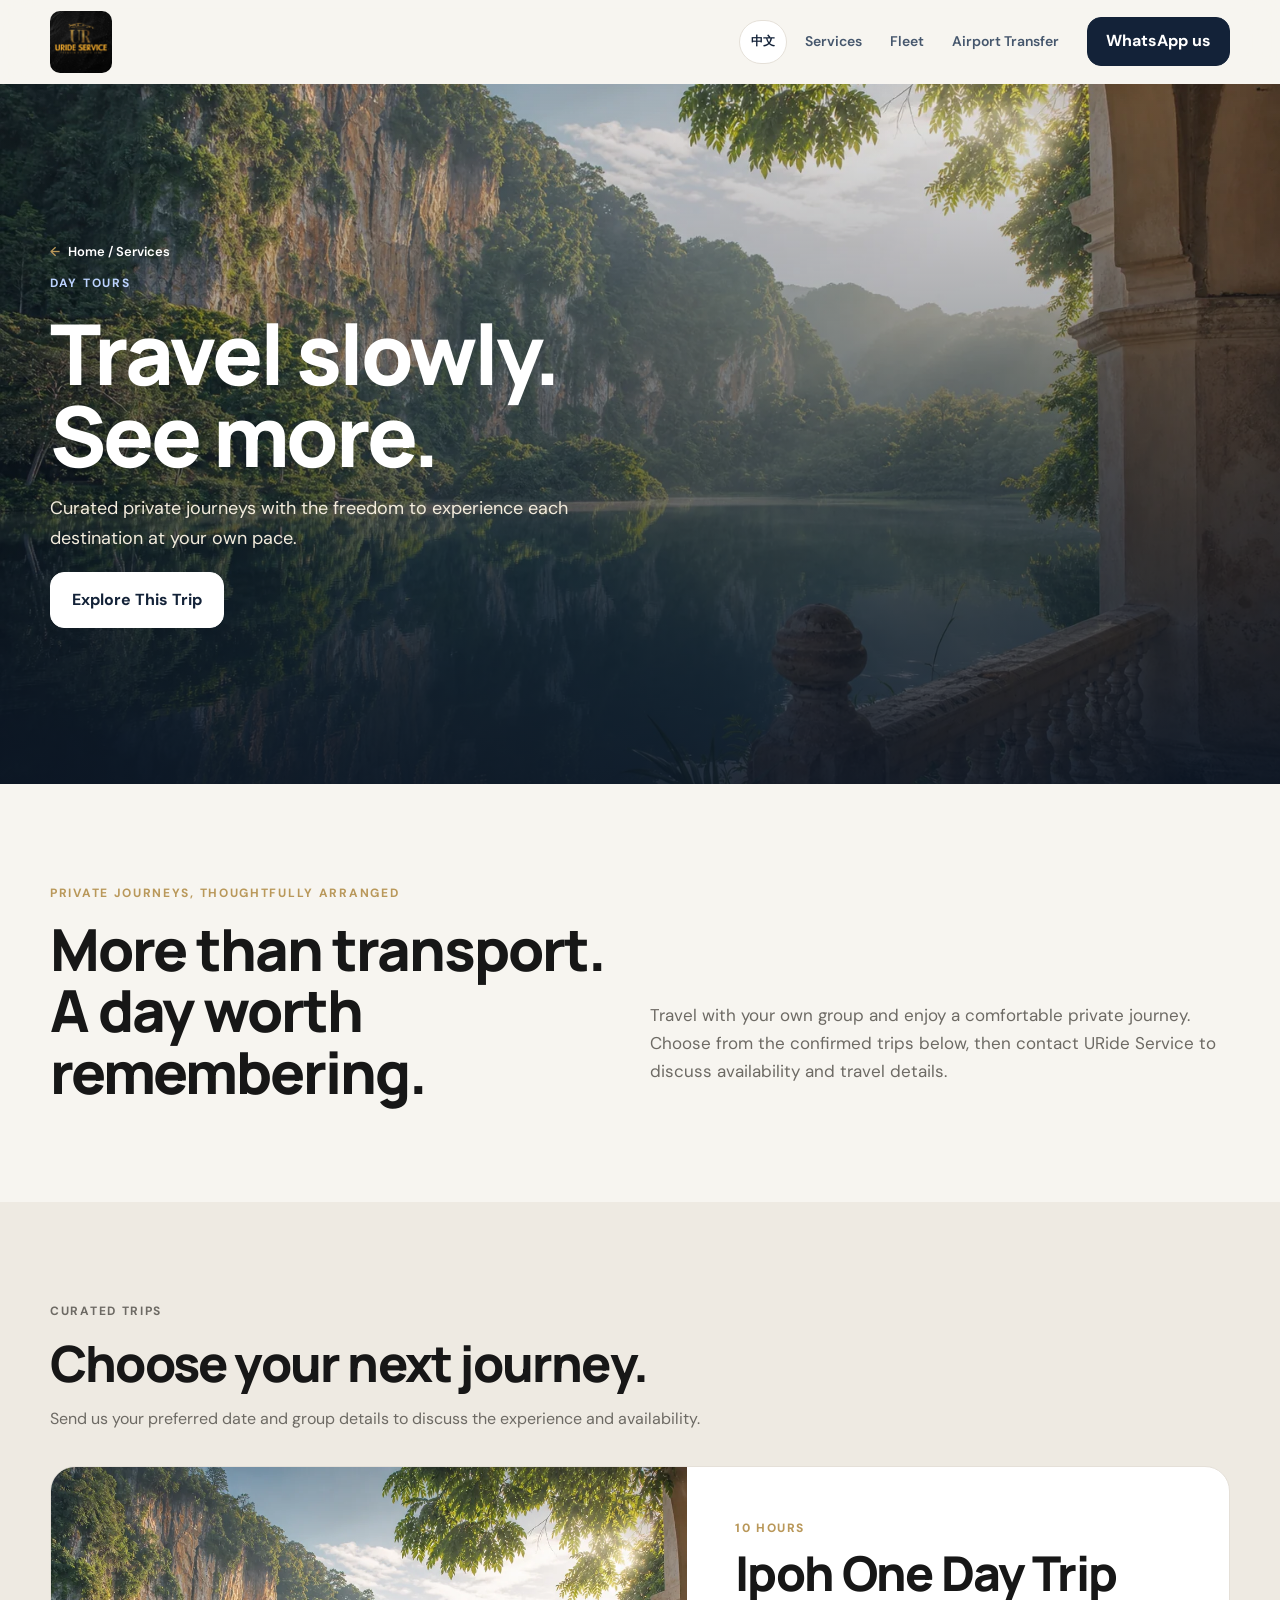
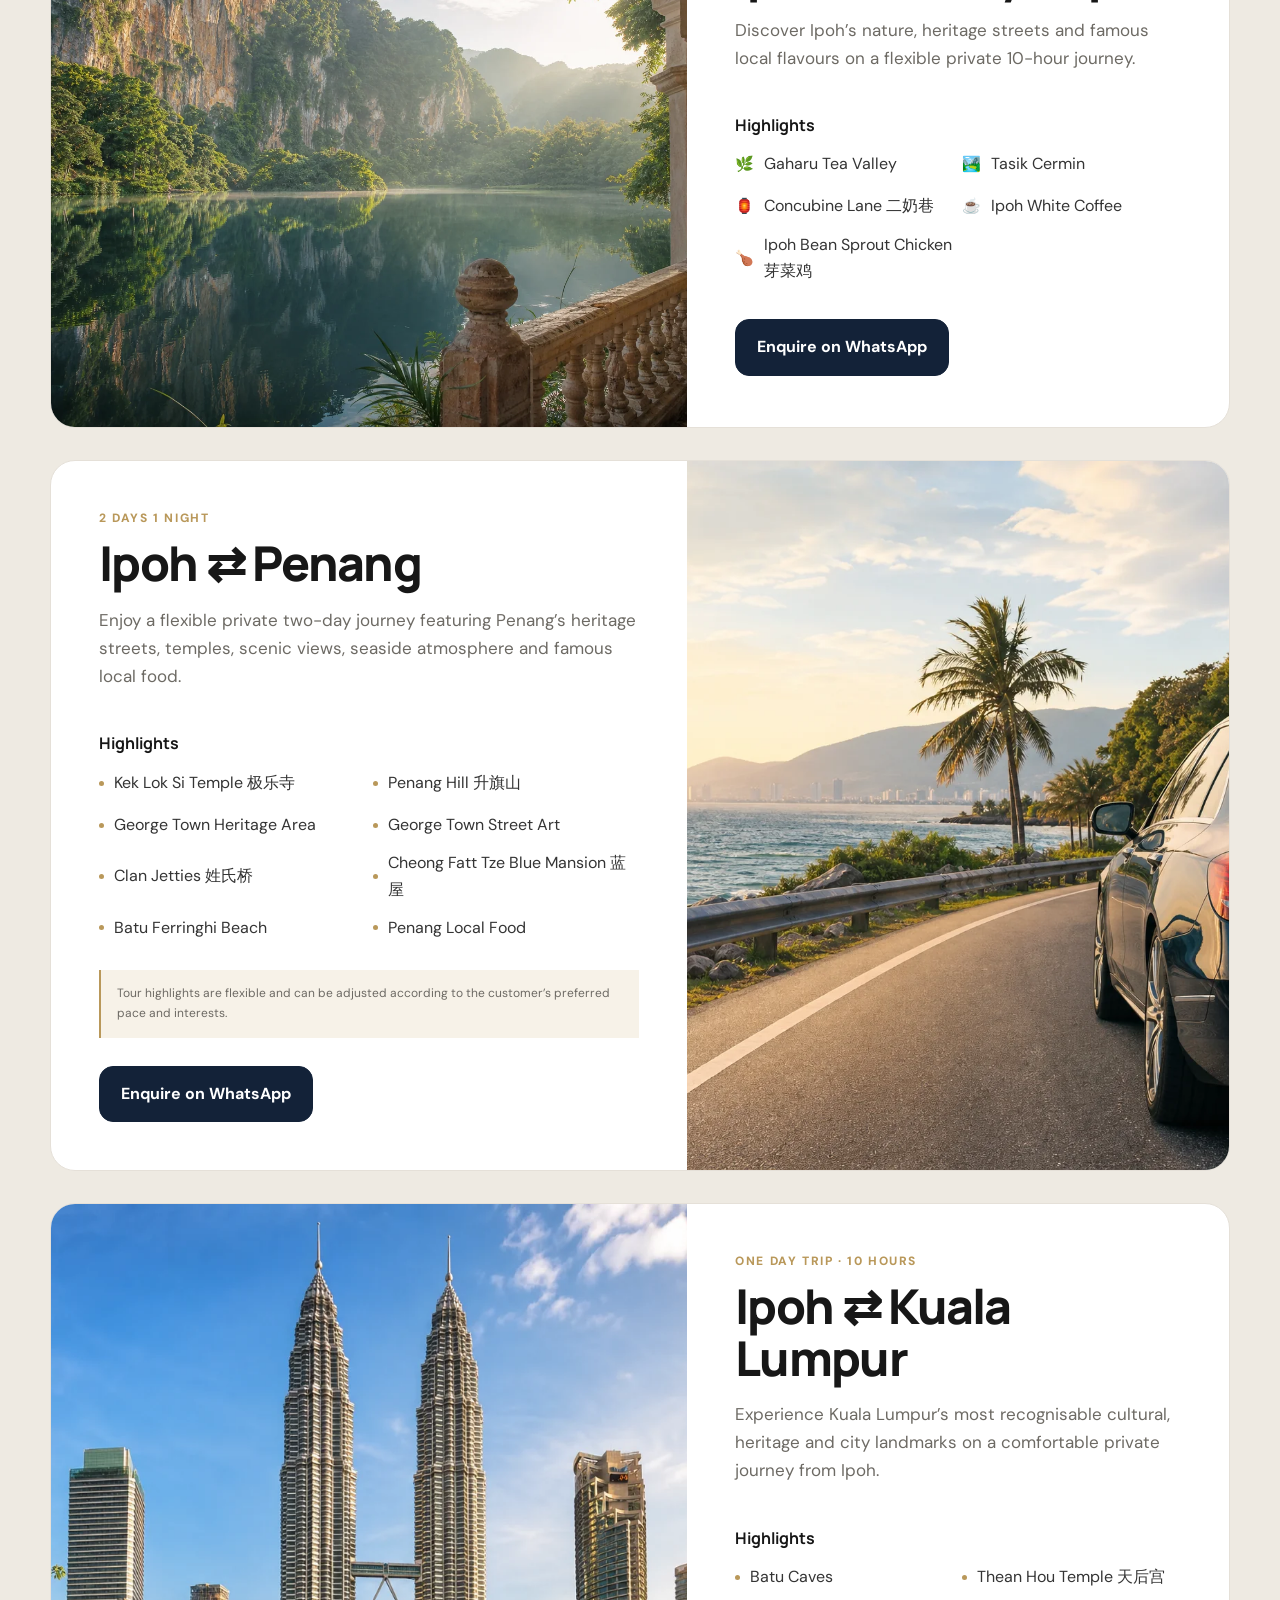
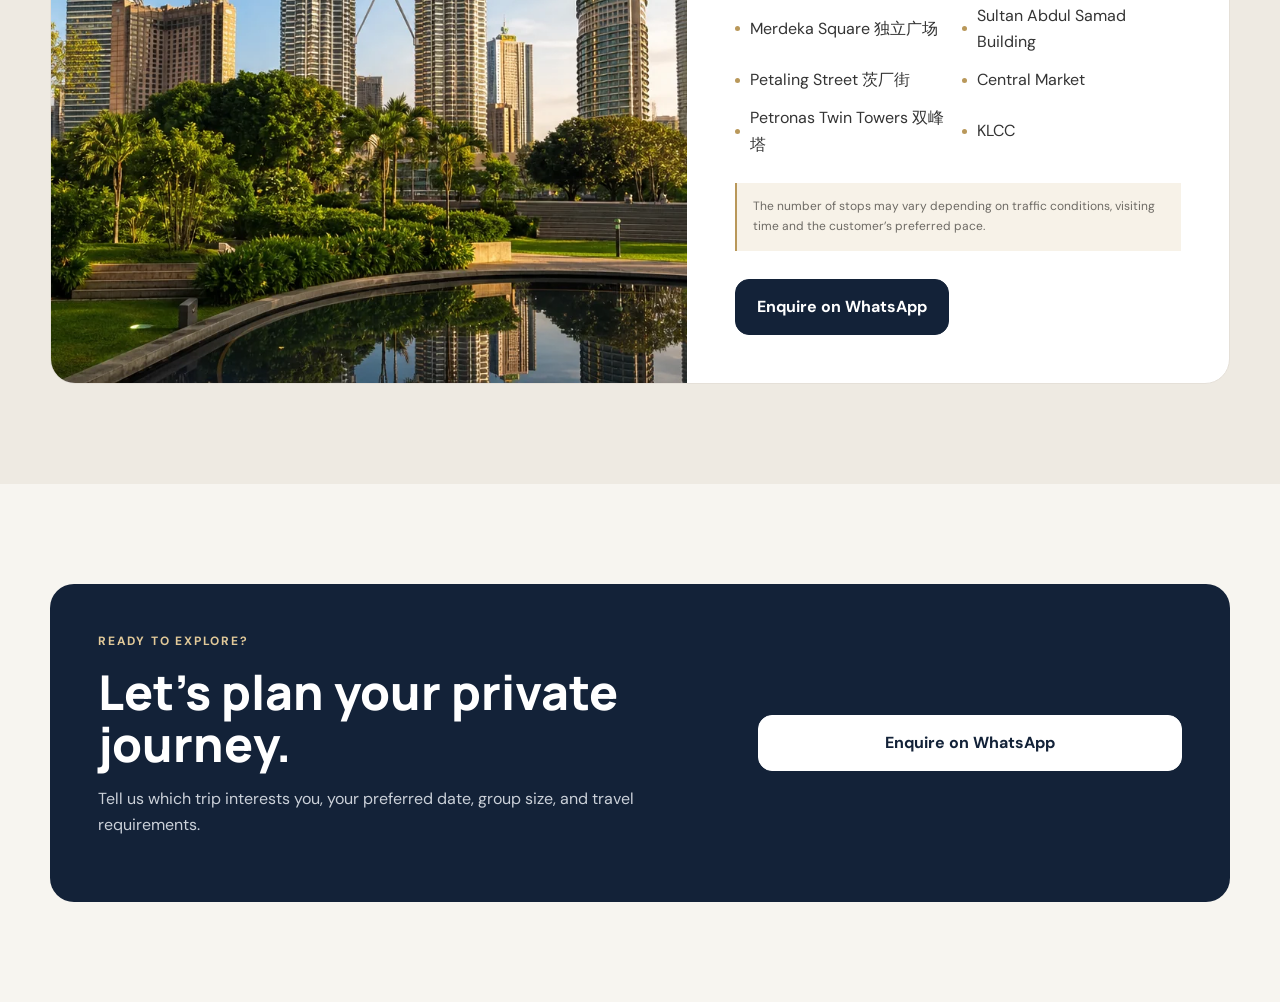
==== services/day-tours/index.html @ 6e778dde "Initial commit via Netlify [skip ci]" ====
<!doctype html>
<html lang="en">
<head>
  <meta charset="utf-8">
  <meta name="viewport" content="width=device-width,initial-scale=1">
  <meta name="theme-color" content="#F7F5F0">
  <meta name="description" content="Curated private Day Tours from Ipoh with URide Service.">
  <title>Day Tours | URide Service</title>
  <link rel="preconnect" href="https://fonts.googleapis.com">
  <link rel="preconnect" href="https://fonts.gstatic.com" crossorigin>
  <link href="https://fonts.googleapis.com/css2?family=DM+Sans:wght@400;500;600;700&family=Manrope:wght@600;700;800&display=swap" rel="stylesheet">
  <link rel="stylesheet" href="../../styles.css">
  <script defer src="../../data.js"></script><script defer src="../../i18n.js"></script><script defer src="../../script.js"></script>
</head>
<body class="service-page day-tours-page">
  <a class="skip-link" href="#main">Skip to content</a>
  <header class="site-header" data-header><div class="container nav-wrap"><a class="brand" href="../../" aria-label="URide Service home"><img src="../../public/images/uride-logo.png" alt="URide Service" width="500" height="500"></a><button class="menu-button" type="button" aria-label="Open menu" aria-expanded="false" aria-controls="site-menu" data-menu-button><svg viewBox="0 0 24 24"><path d="M4 7h16M4 12h16M4 17h16"/></svg></button><nav class="site-nav" id="site-menu" data-menu><a href="../../#services">Services</a><a href="../../#fleet">Fleet</a><a href="../airport-transfer/">Airport Transfer</a><a class="button button-small" href="https://wa.me/601163911017?text=Hi%20URide%20Service%2C%20I%20would%20like%20to%20enquire%20about%20a%20private%20tour." target="_blank" rel="noopener">WhatsApp us</a></nav></div></header>
  <main id="main">
    <section class="tour-page-hero"><img src="../../public/images/review-ipoh-day-tour-placeholder.webp" alt="Limestone cliffs reflected in a tranquil Ipoh lake" width="1536" height="1024"><div class="tour-page-hero-shade"></div><div class="container tour-page-hero-copy"><a class="breadcrumb breadcrumb-light" href="../../"><span>←</span> Home / Services</a><p class="eyebrow light">Day Tours</p><h1>Travel slowly.<br>See more.</h1><p>Curated private journeys with the freedom to experience each destination at your own pace.</p><a class="button button-light" href="#tour-packages">Explore This Trip</a></div></section>
    <section class="detail-section tour-intro"><div class="container"><p class="eyebrow">Private journeys, thoughtfully arranged</p><div class="tour-intro-grid"><h2>More than transport.<br>A day worth remembering.</h2><p>Travel with your own group and enjoy a comfortable private journey. Choose from the confirmed trips below, then contact URide Service to discuss availability and travel details.</p></div></div></section>
    <section class="detail-section alt" id="tour-packages"><div class="container"><div class="detail-heading"><p class="eyebrow">Curated trips</p><h2>Choose your next journey.</h2><p>Send us your preferred date and group details to discuss the experience and availability.</p></div><div class="tour-stories" data-tour-packages></div></div></section>
    <section class="detail-section service-footer-space"><div class="container"><div class="page-cta"><div><p class="eyebrow light">Ready to explore?</p><h2>Let’s plan your private journey.</h2><p>Tell us which trip interests you, your preferred date, group size, and travel requirements.</p></div><a class="button button-light" href="https://wa.me/601163911017?text=Hi%20URide%20Service%2C%20I%20would%20like%20to%20enquire%20about%20a%20private%20tour." target="_blank" rel="noopener">Enquire on WhatsApp</a></div></div></section>
  </main>
  <div class="mobile-cta"><a href="https://wa.me/601163911017?text=Hi%20URide%20Service%2C%20I%20would%20like%20to%20enquire%20about%20a%20private%20tour." target="_blank" rel="noopener"><span>Day Tours</span><b>WhatsApp enquiry →</b></a></div>
</body>
</html>
---- styles.css ----
:root{--navy:#10233f;--blue:#2563eb;--blue-dark:#1749b5;--amber:#d97706;--ink:#12213a;--muted:#5f6f85;--surface:#f6f8fc;--line:#dfe6f0;--white:#fff;--shadow:0 18px 50px rgba(21,48,82,.11);--radius:24px;--container:1180px}*{box-sizing:border-box}html{scroll-behavior:smooth;scroll-padding-top:90px}body{margin:0;color:var(--ink);font-family:"DM Sans",sans-serif;font-size:16px;line-height:1.65;background:#fff}body.menu-open{overflow:hidden}a{color:inherit;text-decoration:none}button,a{touch-action:manipulation}svg{display:block;fill:none;stroke:currentColor;stroke-width:1.8;stroke-linecap:round;stroke-linejoin:round}.container{width:min(calc(100% - 40px),var(--container));margin:auto}.skip-link{position:fixed;z-index:200;top:12px;left:12px;padding:10px 16px;background:var(--navy);color:#fff;transform:translateY(-160%)}.skip-link:focus{transform:none}.site-header{height:76px;position:sticky;top:0;z-index:100;background:rgba(255,255,255,.92);border-bottom:1px solid transparent;backdrop-filter:blur(18px);transition:.2s}.site-header.scrolled{border-color:var(--line);box-shadow:0 8px 25px rgba(20,42,70,.06)}.nav-wrap{height:100%;display:flex;align-items:center;justify-content:space-between}.brand{display:inline-flex;align-items:center;gap:10px;font-family:Manrope,sans-serif;font-weight:800;font-size:21px;letter-spacing:-.6px}.brand small{font:600 10px/1 "DM Sans",sans-serif;letter-spacing:2.5px;text-transform:uppercase;display:block;color:var(--blue)}.brand-mark{width:39px;height:39px;border-radius:13px;background:var(--blue);color:#fff;display:grid;place-items:center}.brand-mark svg{width:25px}.menu-button{width:48px;height:48px;border:0;border-radius:13px;background:var(--surface);color:var(--navy);display:grid;place-items:center}.menu-button svg{width:25px}.site-nav{position:fixed;inset:76px 0 auto 0;padding:20px;background:#fff;box-shadow:0 18px 30px rgba(20,42,70,.12);display:none;flex-direction:column;gap:2px}.site-nav.open{display:flex}.site-nav>a:not(.button){padding:13px 6px;font-weight:600}.button{min-height:52px;padding:14px 21px;border:0;border-radius:14px;background:var(--blue);color:#fff;font-weight:700;display:inline-flex;align-items:center;justify-content:center;gap:9px;box-shadow:0 10px 25px rgba(37,99,235,.2);transition:background .2s,transform .2s,box-shadow .2s}.button:hover{background:var(--blue-dark);box-shadow:0 14px 30px rgba(37,99,235,.27)}.button:active{transform:scale(.98)}.button svg{width:19px}.button-small{min-height:44px;padding:10px 18px}.hero{position:relative;overflow:hidden;padding:56px 0 46px;background:linear-gradient(145deg,#fff 20%,#f2f6fd 100%)}.hero:before{content:"";position:absolute;width:420px;height:420px;border-radius:50%;background:#dbeafe;filter:blur(60px);opacity:.65;right:-180px;top:-190px}.hero-grid{position:relative;display:grid;gap:58px}.eyebrow{margin:0 0 14px;color:var(--blue);font-size:12px;font-weight:700;letter-spacing:1.7px;text-transform:uppercase}.eyebrow>span{display:inline-block;width:22px;height:2px;vertical-align:middle;background:var(--amber);margin-right:8px}.hero h1,.section h2,.contact-section h2{font-family:Manrope,sans-serif;letter-spacing:-2.3px;line-height:1.08;margin:0}.hero h1{font-size:clamp(43px,12vw,68px);max-width:650px}.hero h1 em{font-style:normal;color:var(--blue)}.hero-lead{font-size:18px;line-height:1.62;color:var(--muted);margin:23px 0 29px;max-width:590px}.hero-actions{display:flex;flex-direction:column;gap:14px;align-items:stretch}.text-link{min-height:48px;display:flex;align-items:center;justify-content:center;gap:8px;font-weight:700}.hero-notes{list-style:none;padding:0;margin:25px 0 0;display:flex;flex-direction:column;gap:10px;color:#40516a;font-size:14px}.hero-notes li{display:flex;align-items:center;gap:8px}.hero-notes svg{width:20px;color:var(--blue);stroke-width:2.5}.hero-visual{position:relative;min-height:370px;padding-top:24px}.route-card{position:relative;z-index:2;background:rgba(255,255,255,.96);padding:20px;border:1px solid var(--line);border-radius:20px;box-shadow:var(--shadow)}.route-top,.route-meta{display:flex;align-items:center;justify-content:space-between}.route-top{font-size:9px;font-weight:800;letter-spacing:1.1px;color:#718096}.live-dot{color:#18794e;letter-spacing:0}.live-dot:before{content:"";display:inline-block;width:7px;height:7px;margin-right:6px;background:#22c55e;border-radius:50%}.route-line{display:grid;grid-template-columns:auto 1fr auto;align-items:center;gap:12px;margin:19px 0}.route-line b{display:block;font:800 23px Manrope}.route-line small{display:block;color:var(--muted);font-size:10px}.align-right{text-align:right}.route-track{display:flex;align-items:center}.route-track i{height:1px;background:#b9c7d8;flex:1}.route-track svg{width:24px;color:var(--blue);margin:0 5px}.route-meta{border-top:1px solid var(--line);padding-top:14px;color:var(--muted);font-size:10px}.route-meta b{color:var(--ink)}.hero-car{position:absolute;z-index:1;width:115%;max-width:none;right:-7%;top:145px;filter:drop-shadow(0 30px 24px rgba(16,35,63,.14))}.floating-chip{position:absolute;z-index:3;left:-5px;bottom:4px;display:flex;align-items:center;gap:10px;background:#fff;border:1px solid var(--line);box-shadow:0 12px 30px rgba(16,35,63,.13);border-radius:15px;padding:10px 14px}.chip-icon{width:34px;height:34px;background:#eaf1ff;color:var(--blue);border-radius:10px;display:grid;place-items:center}.chip-icon svg{width:18px}.floating-chip small,.floating-chip b{display:block}.floating-chip small{font-size:9px;color:var(--muted)}.floating-chip b{font-size:12px}.trust-bar{border-top:1px solid var(--line);border-bottom:1px solid var(--line);background:#fff}.trust-grid{display:grid;grid-template-columns:1fr 1fr;padding:20px 0;gap:13px;color:#54657a;font-size:12px;font-weight:600}.trust-grid span:before{content:"";display:inline-block;width:5px;height:5px;border-radius:50%;background:var(--amber);margin:0 8px 2px 0}.section{padding:82px 0}.section-heading{display:grid;gap:16px;margin-bottom:38px}.section-heading h2,.center-heading h2,.route-content h2,.why-grid>div h2,.faq-grid>div h2{font-size:clamp(33px,8vw,50px)}.section-heading>p{max-width:480px;color:var(--muted);margin:0}.services-grid{display:grid;gap:15px}.service-card{position:relative;border:1px solid var(--line);border-radius:20px;padding:25px;background:#fff;min-height:225px;transition:.2s}.service-card:hover{transform:translateY(-3px);box-shadow:var(--shadow)}.service-card.service-featured{background:var(--navy);color:#fff;border:0}.service-card .icon{display:grid;place-items:center;width:47px;height:47px;border-radius:14px;background:#edf3ff;color:var(--blue);margin-bottom:24px}.service-featured .icon{background:rgba(255,255,255,.12);color:#fff}.icon svg{width:24px}.service-card h3,.vehicle-card h3,.steps h3,.benefit-grid h3{font:700 21px Manrope;margin:0 0 9px}.service-card p{color:var(--muted);margin:0}.service-featured p{color:#c7d3e6}.service-card a{display:inline-flex;align-items:center;gap:9px;margin-top:20px;color:#fff;font-weight:700}.card-tag{font-size:11px!important;color:var(--blue)!important;font-weight:700;letter-spacing:1.2px;text-transform:uppercase;margin-bottom:7px!important}.service-featured .card-tag{color:#8eb5ff!important}.route-section{background:var(--surface)}.route-feature{display:grid;gap:42px}.route-map{height:410px;position:relative;overflow:hidden;border-radius:var(--radius);background:linear-gradient(150deg,#18385d,#0c1d35)}.route-map:after{content:"";position:absolute;inset:0;background-image:linear-gradient(rgba(255,255,255,.04) 1px,transparent 1px),linear-gradient(90deg,rgba(255,255,255,.04) 1px,transparent 1px);background-size:34px 34px}.map-label{position:absolute;z-index:2;color:#fff;font:800 15px Manrope;letter-spacing:1px}.map-label i{display:block;width:14px;height:14px;border:4px solid #fff;background:var(--blue);border-radius:50%;box-shadow:0 0 0 5px rgba(255,255,255,.14)}.ipoh{top:75px;left:55px}.klia{bottom:63px;right:55px;text-align:right}.klia i{margin-left:auto}.map-path{position:absolute;z-index:1;left:68px;top:92px;width:calc(100% - 135px);height:260px;border-right:2px dashed rgba(255,255,255,.45);border-bottom:2px dashed rgba(255,255,255,.45);transform:skew(-28deg)}.plane{position:absolute;z-index:3;top:48%;left:53%;width:45px;height:45px;border-radius:50%;display:grid;place-items:center;color:#fff;background:var(--blue);box-shadow:0 8px 25px rgba(37,99,235,.45)}.plane svg{width:22px}.route-content>p:not(.eyebrow),.why-grid>div>p:not(.eyebrow),.faq-grid>div>p:not(.eyebrow){color:var(--muted);font-size:17px}.check-list{list-style:none;padding:0;margin:24px 0 30px}.check-list li{position:relative;padding:10px 0 10px 31px;border-bottom:1px solid var(--line)}.check-list li:before{content:"✓";position:absolute;left:0;color:var(--blue);font-weight:800}.fleet-section{background:#fff}.fleet-grid{display:grid;gap:20px}.vehicle-card{position:relative;overflow:hidden;border:1px solid var(--line);border-radius:22px;background:#fff}.vehicle-card.recommended{border-color:#9bb8ec;box-shadow:0 16px 40px rgba(37,99,235,.1)}.vehicle-badge{position:absolute;z-index:3;top:13px;right:13px;background:var(--blue);color:#fff;border-radius:999px;padding:6px 10px;font-size:10px;font-weight:700}.vehicle-art{height:210px;position:relative;overflow:hidden;background:linear-gradient(160deg,#edf2f8,#d7e1ee)}.vehicle-art:before{content:"";position:absolute;left:9%;right:9%;bottom:44px;height:65px;border-radius:45px 65px 16px 18px;background:linear-gradient(100deg,#9cacbf,#f7f9fb 42%,#9eacbd);box-shadow:0 20px 12px rgba(16,35,63,.18)}.vehicle-art:after{content:"";position:absolute;left:23%;right:23%;bottom:99px;height:43px;background:#203a57;clip-path:polygon(21% 0,75% 0,100% 100%,0 100%);border-radius:10px 15px 0 0}.vehicle-art span{position:absolute;z-index:2;bottom:69px;left:45%;font-size:7px;font-weight:800;color:var(--blue)}.vehicle-art.alphard:before{height:90px;border-radius:18px 25px 13px 14px}.vehicle-art.alphard:after{bottom:115px;height:50px;left:20%;right:20%;clip-path:polygon(12% 0,83% 0,100% 100%,0 100%)}.vehicle-art.staria:before{height:98px;border-radius:60px 60px 14px 14px}.vehicle-art.staria:after{bottom:120px;height:42px;left:25%;right:25%;clip-path:none;border-radius:30px 30px 5px 5px}.vehicle-body{padding:24px}.vehicle-body p:not(.card-tag){color:var(--muted);margin:0}.specs{display:flex;gap:18px;margin-top:20px;padding-top:17px;border-top:1px solid var(--line);font-size:12px;font-weight:600;color:#4c5c71}.specs span{display:flex;align-items:center;gap:6px}.specs svg{width:18px;color:var(--blue)}.fleet-note{text-align:center;color:var(--muted);font-size:12px;margin:23px auto 0;max-width:650px}.steps-section{background:var(--navy);color:#fff}.center-heading{text-align:center;max-width:680px;margin:0 auto 45px}.steps{list-style:none;padding:0;margin:0;display:grid;gap:30px}.steps li{text-align:center;position:relative}.steps li>span{display:grid;place-items:center;width:46px;height:46px;margin:0 auto 18px;border-radius:50%;background:rgba(255,255,255,.09);color:#8eb5ff;font-weight:700}.steps p{color:#b9c7da;margin:0 auto;max-width:300px}.why-grid{display:grid;gap:45px}.benefit-grid{display:grid;gap:1px;background:var(--line);border:1px solid var(--line);border-radius:22px;overflow:hidden}.benefit-grid article{background:#fff;padding:25px}.benefit-grid article>span{color:var(--amber);font-size:11px;font-weight:800}.benefit-grid p{color:var(--muted);margin:0}.faq-section{background:var(--surface)}.faq-grid{display:grid;gap:35px}.accordion details{border-bottom:1px solid #ccd6e4}.accordion summary{list-style:none;min-height:70px;padding:20px 42px 20px 0;display:flex;align-items:center;font:700 17px Manrope;position:relative;cursor:pointer}.accordion summary::-webkit-details-marker{display:none}.accordion summary span,.accordion summary span:after{position:absolute;right:4px;width:15px;height:2px;background:var(--blue);content:""}.accordion summary span:after{right:0;transform:rotate(90deg)}.accordion details[open] summary span:after{transform:rotate(0)}.accordion details p{color:var(--muted);margin:0;padding:0 15px 22px 0}.contact-section{padding:30px 0 70px}.contact-card{border-radius:27px;background:linear-gradient(130deg,#153a70,#2563eb);color:#fff;padding:35px 25px;display:grid;gap:28px;overflow:hidden;position:relative}.contact-card:after{content:"";position:absolute;width:250px;height:250px;border:45px solid rgba(255,255,255,.07);border-radius:50%;right:-130px;top:-140px}.contact-card h2{font-size:clamp(35px,10vw,55px)}.contact-card p:not(.eyebrow){color:#dbe8ff;margin:13px 0 0}.eyebrow.light{color:#bcd3ff}.button-light{background:#fff;color:var(--blue);box-shadow:none}.button-light:hover{background:#f0f5ff}.contact-actions{position:relative;z-index:2;display:flex;flex-direction:column;gap:10px}.contact-actions small{text-align:center;color:#c9daf7}footer{padding:60px 0 95px;background:#0b192d;color:#c2cede}.footer-grid{display:grid;gap:38px}.footer-brand{color:#fff;margin-bottom:18px}.footer-grid p{max-width:320px;color:#91a2b9}.footer-grid>div:not(:first-child){display:flex;flex-direction:column;gap:10px}.footer-grid b{color:#fff;margin-bottom:6px}.footer-grid a:not(.brand){font-size:14px}.footer-bottom{border-top:1px solid #25374e;margin-top:42px;padding-top:23px;display:flex;justify-content:space-between;font-size:12px;color:#8293aa}.mobile-cta{position:fixed;z-index:90;bottom:0;left:0;right:0;padding:10px 16px calc(10px + env(safe-area-inset-bottom));background:rgba(255,255,255,.95);border-top:1px solid var(--line);backdrop-filter:blur(16px)}.mobile-cta a{min-height:54px;border-radius:14px;background:var(--blue);color:#fff;display:flex;align-items:center;justify-content:space-between;padding:0 18px}.mobile-cta a>span{font-size:11px;opacity:.8}.mobile-cta b{font-size:15px}:focus-visible{outline:3px solid #f59e0b;outline-offset:3px}
@media(min-width:700px){.container{width:min(calc(100% - 64px),var(--container))}.hero{padding:75px 0 65px}.hero-actions{flex-direction:row;align-items:center}.text-link{padding:0 18px}.hero-notes{flex-direction:row;gap:24px}.services-grid{grid-template-columns:1fr 1fr}.service-featured{grid-column:span 2}.fleet-grid{grid-template-columns:repeat(2,1fr)}.steps{grid-template-columns:repeat(3,1fr)}.steps li:not(:last-child):after{content:"";position:absolute;top:23px;left:65%;width:70%;border-top:1px dashed #566b88}.benefit-grid{grid-template-columns:1fr 1fr}.contact-card{padding:55px}.footer-grid{grid-template-columns:2fr 1fr 1fr}.trust-grid{grid-template-columns:repeat(4,1fr)}.trust-grid span{text-align:center}}
@media(min-width:980px){.site-header{height:84px}.menu-button{display:none}.site-nav{position:static;padding:0;box-shadow:none;background:transparent;display:flex;align-items:center;flex-direction:row;gap:28px}.site-nav>a:not(.button){padding:10px 0;font-size:14px;color:#46576d}.hero{padding:90px 0 75px}.hero-grid{grid-template-columns:1.05fr .95fr;align-items:center;gap:65px}.hero-visual{min-height:445px}.route-card{margin-left:35px}.hero-car{top:165px}.floating-chip{bottom:25px}.section{padding:110px 0}.section-heading{grid-template-columns:1.2fr .8fr;align-items:end;margin-bottom:50px}.services-grid{grid-template-columns:1.25fr 1fr 1fr}.service-featured{grid-column:auto;grid-row:span 2}.service-card{min-height:240px}.route-feature{grid-template-columns:1fr 1fr;align-items:center;gap:85px}.route-map{height:550px}.fleet-grid{grid-template-columns:repeat(3,1fr)}.why-grid{grid-template-columns:.75fr 1.25fr;gap:80px;align-items:start}.faq-grid{grid-template-columns:.75fr 1.25fr;gap:100px}.contact-card{grid-template-columns:1.4fr .6fr;align-items:center;padding:60px 70px}.contact-actions{min-width:280px}.mobile-cta{display:none}footer{padding-bottom:35px}}
@media(prefers-reduced-motion:reduce){html{scroll-behavior:auto}*,*:before,*:after{transition:none!important;animation:none!important}}

/* Official brand, fleet photography, and reference fares */
.brand{gap:0}.brand img{display:block;width:54px;height:54px;object-fit:contain;border-radius:10px}.footer-brand img{width:112px;height:112px;border-radius:18px}.vehicle-art{height:auto;aspect-ratio:3/2;background:#f8f6f2}.vehicle-art:before,.vehicle-art:after{display:none}.vehicle-art img{display:block;width:100%;height:100%;object-fit:cover;object-position:center}.vehicle-link{display:inline-flex;align-items:center;min-height:44px;margin-top:18px;color:var(--blue);font-weight:700}.footer-phone{display:inline-flex;min-height:44px;align-items:center;color:#fff!important;font-weight:700}.fares-section{background:#fff}.fares-intro{display:grid;gap:18px;margin-bottom:32px}.fares-intro h2{font-size:clamp(34px,8vw,52px)}.fares-intro>p{color:var(--muted);margin:0;max-width:680px}.fare-table-wrap{border:1px solid var(--line);border-radius:22px;overflow:hidden;background:#fff;box-shadow:0 16px 45px rgba(21,48,82,.07)}.fare-table{width:100%;border-collapse:collapse;font-variant-numeric:tabular-nums}.fare-table th,.fare-table td{padding:16px 18px;text-align:left;border-bottom:1px solid var(--line)}.fare-table thead{background:var(--navy);color:#fff}.fare-table thead th{font-size:13px}.fare-table tbody th{font-weight:700}.fare-table tbody td{font-weight:700;color:var(--blue)}.fare-table tr:last-child th,.fare-table tr:last-child td{border-bottom:0}.surcharge-note{margin:22px 0;display:grid;gap:18px;padding:22px;border-radius:18px;background:var(--surface);border:1px solid var(--line)}.surcharge-note b,.surcharge-note span{display:block}.surcharge-note span{color:var(--muted);font-size:13px}.surcharge-note ul{list-style:none;padding:0;margin:0;display:grid;gap:9px}.surcharge-note li{display:flex;justify-content:space-between;gap:20px;font-size:13px}.surcharge-note li b{color:var(--ink)}
@media(max-width:699px){.fare-table-wrap{border:0;background:transparent;box-shadow:none;overflow:visible}.fare-table,.fare-table tbody,.fare-table tr,.fare-table th,.fare-table td{display:block;width:100%}.fare-table thead{display:none}.fare-table tbody{display:grid;gap:14px}.fare-table tr{border:1px solid var(--line);border-radius:18px;background:#fff;overflow:hidden;box-shadow:0 9px 24px rgba(21,48,82,.06)}.fare-table tbody th{padding:16px 18px;background:var(--navy);color:#fff;border:0}.fare-table tbody td{display:grid;grid-template-columns:minmax(0,1fr) auto;gap:16px;align-items:center;padding:12px 18px;border-bottom:1px solid var(--line);text-align:right}.fare-table tbody td:before{content:attr(data-label);color:var(--muted);font-weight:600;text-align:left}.fare-table tr:last-child td:not(:last-child){border-bottom:1px solid var(--line)}.vehicle-card{width:100%}.fleet-grid{grid-template-columns:1fr}.contact-actions .button{font-size:14px}.brand img{width:52px;height:52px}}
@media(min-width:700px){.fares-intro{grid-template-columns:.8fr 1.2fr;align-items:end}.surcharge-note{grid-template-columns:.7fr 1.3fr;align-items:start}.surcharge-note ul{grid-template-columns:repeat(3,1fr)}.surcharge-note li{display:block}.fleet-grid{grid-template-columns:repeat(2,1fr)}}
@media(min-width:980px){.brand img{width:62px;height:62px}.fleet-grid{grid-template-columns:repeat(3,1fr)}}

/* Premium hospitality identity */
:root{--navy:#132238;--blue:#132238;--blue-dark:#0b1625;--amber:#b9985a;--ink:#171717;--muted:#6d6a64;--surface:#f7f5f0;--line:#e5e0d8;--white:#fff;--shadow:0 16px 40px rgba(42,35,25,.07)}
body{background:var(--surface)}.site-header{background:rgba(247,245,240,.94)}.site-header.scrolled{box-shadow:0 6px 24px rgba(42,35,25,.05)}.menu-button{background:#eeeae2}.button{background:var(--navy);box-shadow:none;border:1px solid var(--navy)}.button:hover{background:#213552;border-color:var(--amber);box-shadow:none}.button-light{background:#fff;color:var(--navy);border-color:#fff}.button-light:hover{background:var(--surface);color:var(--navy);border-color:var(--amber)}.hero{background:linear-gradient(145deg,#f7f5f0 20%,#f3ecdd 100%)}.hero:before{background:#eadfc8;opacity:.5}.hero h1 em,.eyebrow,.hero-notes svg,.route-track svg,.chip-icon,.plane,.card-tag,.vehicle-link,.accordion summary span,.accordion summary span:after{color:var(--amber)}.plane{color:#fff;background:var(--amber);box-shadow:none}.chip-icon{background:#f3ecdd}.live-dot{color:#56705e}.live-dot:before{background:#718b76}.trust-bar,.service-card,.vehicle-card,.benefit-grid article{background:#fff}.trust-grid span:before{background:var(--amber)}.service-card{box-shadow:none}.service-card:hover{border-color:#cdbb98;box-shadow:0 14px 34px rgba(42,35,25,.06)}.service-card.service-featured{background:var(--navy)}.service-card .icon{background:#f3ecdd;color:var(--navy)}.service-featured .icon{background:rgba(185,152,90,.16);color:#d8bd88}.service-featured .card-tag{color:#d8bd88!important}.service-cta{display:flex;align-items:center;justify-content:space-between;min-height:44px;margin-top:20px;color:var(--navy);font-weight:700}.service-featured .service-cta{color:#fff}.service-cta b{color:var(--amber);font-size:20px}.route-section,.faq-section{background:#eeeae2}.route-map,.steps-section{background:var(--navy)}.map-label i{background:var(--amber)}.vehicle-card.recommended{border-color:#cdbb98;box-shadow:0 12px 32px rgba(42,35,25,.06)}.vehicle-badge{background:var(--navy);color:#fff}.contact-card{background:var(--navy)}.contact-card:after{border-color:rgba(185,152,90,.1)}.mobile-cta a{background:var(--navy)}footer{background:#0d1828}.fare-table thead,.fare-table tbody th{background:var(--navy)}.fare-table tbody td{color:var(--navy)}:focus-visible{outline-color:var(--amber)}

/* Service detail pages */
.service-page{background:var(--surface)}.service-page .site-header{position:sticky}.service-page .brand img{width:54px;height:54px}.service-hero{padding:64px 0 70px;background:linear-gradient(145deg,#f7f5f0,#f3ecdd);border-bottom:1px solid var(--line)}.breadcrumb{display:inline-flex;align-items:center;gap:8px;min-height:44px;color:var(--muted);font-size:13px;font-weight:600}.breadcrumb span{color:var(--amber)}.service-hero h1{font:800 clamp(42px,11vw,72px)/1.04 Manrope,sans-serif;letter-spacing:-2.6px;margin:18px 0}.service-hero .lead{max-width:720px;color:var(--muted);font-size:18px}.service-hero-actions{display:flex;flex-direction:column;gap:12px;margin-top:28px}.detail-section{padding:76px 0}.detail-section.alt{background:#eeeae2}.detail-heading{max-width:720px;margin-bottom:34px}.detail-heading h2{font:800 clamp(32px,8vw,50px)/1.08 Manrope,sans-serif;letter-spacing:-1.8px;margin:0}.detail-heading p{color:var(--muted)}.destination-grid{display:grid;gap:16px}.destination-card{overflow:hidden;background:#fff;border:1px solid var(--line);border-radius:20px}.destination-head{padding:22px;border-bottom:1px solid var(--line)}.destination-head p{margin:0 0 4px;color:var(--amber);font-size:10px;font-weight:800;text-transform:uppercase;letter-spacing:1.5px}.destination-head h2{margin:0;font:800 24px Manrope,sans-serif;letter-spacing:-.7px}.destination-head span{display:block;color:var(--muted);font-size:13px;margin-top:4px}.price-list{margin:0;padding:8px 22px}.price-list div{display:flex;align-items:center;justify-content:space-between;gap:18px;padding:12px 0;border-bottom:1px solid var(--line)}.price-list div:last-child{border:0}.price-list dt{font-size:13px;color:var(--muted)}.price-list dd{margin:0;font-weight:800;font-variant-numeric:tabular-nums}.card-cta{min-height:52px;padding:12px 22px;background:#faf8f4;border-top:1px solid var(--line);display:flex;align-items:center;justify-content:space-between;color:var(--navy);font-weight:700}.card-cta span{color:var(--amber);font-size:20px}.card-cta:hover{background:#f3ecdd}.page-fleet{display:grid;gap:16px}.page-fleet article{display:grid;grid-template-columns:100px 1fr;align-items:center;background:#fff;border:1px solid var(--line);border-radius:18px;overflow:hidden}.page-fleet img{width:100px;height:100%;min-height:100px;object-fit:cover}.page-fleet div{padding:16px}.page-fleet h3{margin:0 0 4px;font:700 17px Manrope}.page-fleet p{margin:0;color:var(--muted);font-size:13px}.notice-card{padding:24px;background:#fff;border:1px solid var(--line);border-left:3px solid var(--amber);border-radius:18px}.notice-card h2{font:800 24px Manrope;margin:0 0 8px}.notice-card p{color:var(--muted);margin:0}.page-cta{padding:34px 24px;border-radius:24px;background:var(--navy);color:#fff;display:grid;gap:24px}.page-cta h2{font:800 clamp(30px,8vw,48px)/1.08 Manrope;margin:0}.page-cta p{color:#cbd1d9}.charter-grid,.experience-grid{display:grid;gap:16px}.info-card{padding:25px;background:#fff;border:1px solid var(--line);border-radius:19px}.info-card .number{color:var(--amber);font-size:11px;font-weight:800}.info-card h3{font:700 20px Manrope;margin:8px 0}.info-card p{margin:0;color:var(--muted)}.price-feature{padding:32px;background:#fff;border:1px solid var(--line);border-radius:22px;text-align:center}.price-feature strong{display:block;font:800 clamp(46px,13vw,72px) Manrope;color:var(--navy)}.price-feature span{color:var(--muted)}.tour-placeholder{display:grid;gap:24px;overflow:hidden;background:#fff;border:1px solid var(--line);border-radius:22px}.tour-visual{min-height:260px;background:linear-gradient(150deg,#132238,#273c55);position:relative}.tour-visual:before{content:"";position:absolute;inset:20% 12%;border:1px solid rgba(185,152,90,.55);border-radius:50% 50% 10% 10%;transform:rotate(-8deg)}.tour-visual:after{content:"CURATED AROUND YOU";position:absolute;left:28px;bottom:25px;color:#d8bd88;font-size:10px;font-weight:800;letter-spacing:1.7px}.tour-copy{padding:0 25px 28px}.tour-copy h2{font:800 28px Manrope;margin:0 0 10px}.tour-copy p{color:var(--muted)}.service-footer-space{padding-bottom:92px}
@media(min-width:700px){.service-hero-actions{flex-direction:row}.destination-grid{grid-template-columns:repeat(2,1fr)}.page-fleet{grid-template-columns:repeat(3,1fr)}.page-fleet article{grid-template-columns:1fr}.page-fleet img{width:100%;height:190px}.charter-grid,.experience-grid{grid-template-columns:repeat(2,1fr)}.page-cta{grid-template-columns:1.2fr .8fr;align-items:center;padding:48px}.tour-placeholder{grid-template-columns:1fr 1fr;align-items:center}.tour-copy{padding:35px}}
@media(min-width:980px){.service-hero{padding:86px 0 92px}.detail-section{padding:100px 0}.destination-grid{grid-template-columns:repeat(3,1fr)}.charter-grid{grid-template-columns:repeat(3,1fr)}.service-page .brand img{width:62px;height:62px}}

/* Centralized vehicle capacity presentation */
.capacity-list{display:grid;gap:5px;margin-top:13px;padding-top:13px;border-top:1px solid var(--line);color:var(--muted);font-size:12px;line-height:1.4}.capacity-list span{display:block}.capacity-disclaimer{max-width:780px;margin:20px auto 0;color:var(--muted);font-size:12px;text-align:center}.price-list dt b{display:block;color:var(--ink);font-size:13px}.price-list dt small{display:block;margin-top:5px;color:var(--muted);font-size:10px;line-height:1.45}.price-list dd{white-space:nowrap}.range-note{margin:0;padding:0 22px 15px;color:var(--muted);font-size:11px;line-height:1.45}.page-fleet .capacity-list{margin-top:10px}.page-fleet .capacity-list span{font-size:11px}

/* Airport destination quick navigation */
.destination-selector{margin:-6px 0 28px;padding:20px;background:#fff;border:1px solid var(--line);border-radius:20px}.selector-heading{display:flex;align-items:center;gap:12px;margin-bottom:16px}.selector-mark{display:grid;place-items:center;width:36px;height:36px;border-radius:50%;background:#f3ecdd;color:var(--navy);font-weight:800}.selector-heading p{margin:0;color:var(--amber);font-size:9px;font-weight:800;letter-spacing:1.4px;text-transform:uppercase}.selector-heading h3{margin:1px 0 0;font:700 18px Manrope,sans-serif}.destination-chips{display:flex;flex-wrap:wrap;gap:8px}.destination-chip{min-height:44px;padding:9px 14px;border:1px solid var(--line);border-radius:999px;background:#faf8f4;color:var(--navy);font:600 12px "DM Sans",sans-serif;line-height:1.25;cursor:pointer;transition:background .2s,border-color .2s,color .2s}.destination-chip:hover{border-color:var(--amber);background:#f3ecdd}.destination-chip:active,.destination-chip.is-selected{background:var(--navy);border-color:var(--navy);color:#fff}.destination-card{scroll-margin-top:100px;transition:border-color .25s,box-shadow .25s,background-color .25s}.destination-card.is-highlighted{border-color:var(--amber);box-shadow:0 0 0 3px rgba(185,152,90,.15),0 16px 38px rgba(42,35,25,.08)}
@media(min-width:700px){.destination-selector{padding:24px}.destination-chip{font-size:13px;padding-inline:16px}}

/* Language switch and fare direction */
.language-switch{min-width:46px;height:44px;margin-left:auto;margin-right:8px;padding:0 11px;border:1px solid var(--line);border-radius:999px;background:#fff;color:var(--navy);font:700 12px "DM Sans",sans-serif;cursor:pointer}.language-switch:hover{border-color:var(--amber);background:#f3ecdd}.fare-direction{display:inline-block;margin-top:10px;padding:5px 9px;border:1px solid #dfd4bf;border-radius:999px;background:#f7f2e8;color:var(--navy);font-size:9px;line-height:1;letter-spacing:1px;text-transform:uppercase}html[lang="zh-CN"] .fare-direction{letter-spacing:.08em}
@media(min-width:980px){.language-switch{order:2;margin-left:auto;margin-right:18px}.site-nav{order:3}.menu-button{order:4}}

/* Photography-led mobile homepage and editorial Day Tours */
.hero-photo{min-height:360px;padding:0;border-radius:24px;overflow:hidden;box-shadow:0 18px 48px rgba(42,35,25,.12)}
.hero-photo-image{position:absolute;inset:0;width:100%;height:100%;object-fit:cover}
.hero-photo>.route-card,.hero-photo>.hero-car,.hero-photo>.floating-chip{display:none}
.review-image-label{position:absolute;left:14px;bottom:14px;z-index:4;padding:6px 9px;border-radius:999px;background:rgba(19,34,56,.82);color:#fff;font-size:9px;line-height:1.2;letter-spacing:.3px;backdrop-filter:blur(8px)}
.travel-strip .trust-grid{display:flex;gap:8px;overflow-x:auto;scrollbar-width:none;padding:14px 0}.travel-strip .trust-grid::-webkit-scrollbar{display:none}.travel-strip .trust-grid span{flex:0 0 auto;min-height:40px;display:flex;align-items:center;padding:0 13px;border:1px solid var(--line);border-radius:999px;background:#fff;font-size:11px}.travel-strip .trust-grid span:before{display:none}
.service-featured-photo{padding:0;min-height:390px;isolation:isolate;overflow:hidden}.service-featured-image,.service-featured-shade{position:absolute;inset:0;width:100%;height:100%}.service-featured-image{object-fit:cover;z-index:-2}.service-featured-shade{z-index:-1;background:linear-gradient(180deg,rgba(19,34,56,.08),rgba(19,34,56,.9) 76%)}.service-featured-content{display:flex;flex-direction:column;justify-content:flex-end;min-height:390px;padding:26px}.service-featured-content strong{font:700 25px Manrope,sans-serif}.service-featured-content .service-description{color:#e5e0d8;margin-top:8px}.service-featured-content .card-tag{display:block}.service-featured-content .service-cta{margin-top:18px}
.journey-banner{position:relative;min-height:560px;display:flex;align-items:flex-end;overflow:hidden}.journey-banner>img,.journey-banner-shade{position:absolute;inset:0;width:100%;height:100%}.journey-banner>img{object-fit:cover}.journey-banner-shade{background:linear-gradient(180deg,rgba(19,34,56,.06),rgba(19,34,56,.82))}.journey-banner-copy{position:relative;z-index:2;color:#fff;padding-top:80px;padding-bottom:64px}.journey-banner-copy h2{max-width:650px;margin:0;font:800 clamp(38px,10vw,62px)/1.05 Manrope,sans-serif;letter-spacing:-2px}.journey-banner-copy p:not(.eyebrow){font-size:18px;margin:14px 0 26px;color:#f3ecdd}
.tour-preview-grid{display:grid;gap:18px}.tour-preview-card{position:relative;min-height:440px;overflow:hidden;border-radius:24px;background:var(--navy);color:#fff}.tour-preview-card img,.tour-preview-shade{position:absolute;inset:0;width:100%;height:100%}.tour-preview-card img{object-fit:cover;transition:transform .35s ease}.tour-preview-shade{background:linear-gradient(180deg,transparent 24%,rgba(13,24,40,.93))}.tour-preview-copy{position:absolute;inset:auto 24px 24px;display:flex;flex-direction:column;align-items:flex-start}.tour-preview-copy small{color:#ead4a8;font-weight:700;letter-spacing:1.5px;text-transform:uppercase}.tour-preview-copy strong{font:800 27px/1.15 Manrope;margin:7px 0 10px}.tour-preview-copy ul{list-style:none;padding:0;margin:0 0 12px;display:grid;gap:3px;color:#f3ecdd;font-size:12px}.tour-preview-copy li:before{content:"·";margin-right:7px;color:#d8bd88}.tour-preview-copy>span{min-height:44px;display:flex;align-items:center;font-weight:700;border-bottom:1px solid #d8bd88}.tour-preview-card:hover img{transform:scale(1.035)}
.tour-page-hero{position:relative;min-height:calc(100dvh - 76px);display:flex;align-items:flex-end;overflow:hidden;color:#fff}.tour-page-hero>img,.tour-page-hero-shade{position:absolute;inset:0;width:100%;height:100%}.tour-page-hero>img{object-fit:cover}.tour-page-hero-shade{background:linear-gradient(180deg,rgba(13,24,40,.08),rgba(13,24,40,.86))}.tour-page-hero-copy{position:relative;z-index:2;padding-top:100px;padding-bottom:80px}.tour-page-hero-copy h1{font:800 clamp(46px,13vw,84px)/.98 Manrope,sans-serif;letter-spacing:-3px;margin:18px 0}.tour-page-hero-copy>p:not(.eyebrow){max-width:580px;font-size:18px;color:#f3ecdd}.breadcrumb-light{color:#fff}.hero-review-label{right:14px;left:auto}.tour-intro-grid{display:grid;gap:20px}.tour-intro-grid h2{font:800 clamp(34px,9vw,58px)/1.06 Manrope;margin:0;letter-spacing:-2px}.tour-intro-grid p{max-width:600px;color:var(--muted);font-size:17px}.tour-stories{display:grid;gap:32px}.tour-story{scroll-margin-top:100px;overflow:hidden;border:1px solid var(--line);border-radius:25px;background:#fff}.tour-story-image{position:relative;min-height:300px}.tour-story-image img{position:absolute;inset:0;width:100%;height:100%;object-fit:cover}.tour-story-copy{padding:28px}.tour-duration{margin:0 0 8px;color:var(--amber);font-size:12px;font-weight:800;letter-spacing:1.6px;text-transform:uppercase}.tour-story-copy h2{font:800 clamp(30px,8vw,48px)/1.08 Manrope;margin:0;letter-spacing:-1.7px}.tour-description{color:var(--muted);font-size:17px}.tour-highlights{margin:25px 0}.tour-highlights h3{font:700 16px Manrope;margin:0 0 12px}.tour-highlights ul{list-style:none;padding:0;margin:0;display:grid;grid-template-columns:1fr;gap:8px}.tour-highlights li{display:flex;align-items:center;gap:10px;min-height:34px;color:#343434}.tour-highlights li:before{content:"";width:5px;height:5px;flex:0 0 5px;border-radius:50%;background:var(--amber)}.tour-highlights li>span{font-size:15px;line-height:1}.tour-highlights li:has(>span):before{display:none}.tour-note{margin:0 0 18px;padding:14px 16px;border-left:2px solid var(--amber);background:#f7f2e8;color:var(--muted);font-size:12px}.tour-story-copy .button{width:100%;margin-top:10px}
@media(min-width:700px){.travel-strip .trust-grid{display:grid;overflow:visible}.tour-preview-grid{grid-template-columns:repeat(3,1fr)}.tour-intro-grid{grid-template-columns:1fr 1fr;align-items:end}.tour-story{display:grid;grid-template-columns:1.08fr .92fr;align-items:stretch}.tour-story-reverse .tour-story-image{order:2}.tour-story-image{min-height:560px}.tour-story-copy{padding:48px;display:flex;flex-direction:column;justify-content:center}.tour-highlights ul{grid-template-columns:1fr 1fr}.tour-story-copy .button{width:max-content}.journey-banner{min-height:620px}}
@media(min-width:980px){.hero-photo{min-height:500px}.travel-strip .trust-grid{grid-template-columns:repeat(4,1fr)}.service-featured-photo,.service-featured-content{min-height:495px}.tour-preview-card{min-height:520px}.tour-page-hero{min-height:700px}.tour-page-hero-copy{padding-bottom:110px}}
@media(max-width:699px){.hero{padding-top:28px}.hero-grid{gap:32px}.hero-photo{min-height:420px;border-radius:20px}.hero-photo-image{object-position:30% center}.journey-banner>img{object-position:35% center}.fleet-section .vehicle-art{height:230px}.fleet-section .vehicle-art img{object-fit:contain;padding:4px}.tour-preview-card{min-height:440px}.tour-page-hero>img{object-position:43% center}}

/* Complete photographic service collection and featured route poster */
.services-grid-photographic{grid-auto-flow:row}.service-card-photo{padding:0;overflow:hidden;display:flex;flex-direction:column}.service-card-image{display:block;height:190px;overflow:hidden;background:#eeeae2}.service-card-image img{display:block;width:100%;height:100%;object-fit:cover}.service-card-image.service-image-contain img{object-fit:contain;padding:8px;background:#f8f6f2}.service-card-body{display:flex;flex:1;flex-direction:column;padding:22px}.service-card-body .icon{margin-bottom:16px}.service-card-body>strong{font:700 21px Manrope,sans-serif;margin-bottom:8px}.service-card-body .service-description{color:var(--muted)}.service-card-body .service-cta{margin-top:auto;padding-top:16px}.service-interstate{border-color:#d4c5a8}.service-card:active{transform:scale(.99)}
.featured-route-preview{background:#fff}.featured-route-card{display:grid;gap:26px;align-items:center;padding:22px;border:1px solid var(--line);border-radius:26px;background:var(--surface)}.featured-route-poster{display:block;width:100%;max-width:310px;margin:auto}.route-poster-media{position:relative;display:block;overflow:hidden;border-radius:18px;background:#111;box-shadow:0 18px 40px rgba(42,35,25,.12)}.route-poster-media img{display:block;width:100%;height:auto;object-fit:contain}.poster-full-link{display:block;width:100%;cursor:zoom-in}.featured-route-copy h2{font:800 clamp(32px,8vw,50px)/1.06 Manrope,sans-serif;letter-spacing:-1.8px;margin:0}.featured-route-copy>p:not(.eyebrow){color:var(--muted);font-size:17px}.featured-route-section{background:#fff}.featured-route-detail{display:grid;gap:28px;align-items:center}.featured-route-detail>.route-poster-media{width:min(100%,440px);margin:auto}.featured-route-panel{padding:26px;border:1px solid var(--line);border-radius:22px;background:var(--surface)}.featured-route-panel h3{font:800 clamp(28px,7vw,42px)/1.08 Manrope,sans-serif;margin:0 0 14px;letter-spacing:-1.4px}.featured-route-panel>p:not(.card-tag){color:var(--muted)}.featured-route-actions{display:grid;gap:10px;margin-top:22px}.button-outline{background:transparent;color:var(--navy);border-color:var(--navy)}.button-outline:hover{background:#fff;color:var(--navy);border-color:var(--amber)}
@media(max-width:699px){.services-grid-photographic{grid-template-columns:1fr}.service-card-image{height:200px}.service-featured-photo,.service-featured-content{min-height:420px}.featured-route-preview{padding-top:72px;padding-bottom:72px}.featured-route-card{padding:18px}.featured-route-poster{max-width:250px}.featured-route-actions .button{width:100%}}
@media(min-width:700px){.service-card-photo{min-height:420px}.service-card-image{height:210px}.featured-route-card{grid-template-columns:minmax(240px,.65fr) 1.35fr;padding:34px}.featured-route-detail{grid-template-columns:minmax(280px,.8fr) 1.2fr;gap:50px}.featured-route-actions{grid-template-columns:max-content max-content}}

/* Airport journey storytelling */
.hero-departure-board{position:absolute;z-index:4;top:18px;left:18px;right:18px;display:flex;align-items:center;gap:11px;max-width:310px;padding:11px 13px;border:1px solid rgba(255,255,255,.28);border-radius:14px;background:rgba(13,24,40,.82);color:#fff;box-shadow:0 12px 30px rgba(13,24,40,.18);backdrop-filter:blur(10px)}
.departure-plane{display:grid;place-items:center;width:36px;height:36px;flex:0 0 36px;border-radius:10px;background:var(--amber);color:#fff}.departure-plane svg{width:19px}.hero-departure-board small,.hero-departure-board b{display:block}.hero-departure-board small{color:#ead4a8;font-size:8px;letter-spacing:1.2px}.hero-departure-board b{font:700 12px/1.3 Manrope,sans-serif;margin-top:2px}
.travel-strip .trust-grid span{gap:8px}.travel-strip .trust-grid svg{width:17px;height:17px;flex:0 0 17px;color:var(--amber);stroke-width:1.8}
.service-card-image{position:relative}.service-card-image:after{content:"";position:absolute;left:18px;right:18px;bottom:14px;height:1px;background:linear-gradient(90deg,#d8bd88 0 44%,transparent 44% 50%,#d8bd88 50% 94%,transparent 94%);opacity:.9}.service-card-image:before{content:"";position:absolute;z-index:2;right:17px;bottom:10px;width:8px;height:8px;border:2px solid #fff;border-radius:50%;background:var(--amber);box-shadow:0 0 0 4px rgba(19,34,56,.28)}
.fleet-section{position:relative;overflow:hidden;background:linear-gradient(180deg,#efe8db 0,#f7f5f0 100%)}.fleet-section:before{content:"";position:absolute;width:520px;height:220px;right:-150px;top:40px;border:1px dashed rgba(185,152,90,.35);border-left:0;border-radius:0 0 180px 0;transform:rotate(-8deg);pointer-events:none}.fleet-section .container{position:relative}.vehicle-card{border-color:#d8cfbf;box-shadow:0 16px 38px rgba(42,35,25,.07)}.vehicle-art{isolation:isolate}.vehicle-art:after{display:block;content:"";position:absolute;inset:auto 0 0;height:42%;background:linear-gradient(transparent,rgba(13,24,40,.22));pointer-events:none}.vehicle-journey-badge{position:absolute!important;z-index:4!important;left:14px!important;bottom:14px!important;display:flex!important;align-items:center;gap:7px;padding:7px 10px;border:1px solid rgba(255,255,255,.35);border-radius:999px;background:rgba(19,34,56,.84);color:#fff!important;font-size:9px!important;font-weight:700;letter-spacing:.5px;text-transform:uppercase;backdrop-filter:blur(7px)}.vehicle-journey-badge svg{width:14px;height:14px;color:#d8bd88}.vehicle-body{border-top:2px solid #d8bd88}.capacity-list{background:#f7f2e8;border:1px solid #e6dac4;border-radius:13px;padding:12px!important}.vehicle-link{border-bottom:1px solid #cdbb98}
@media(max-width:699px){.hero{padding:0;background:var(--navy)}.hero:before{display:none}.hero .container{width:100%}.hero-grid{position:relative;min-height:760px;display:flex;align-items:flex-end;padding:0 20px 44px}.hero-photo{position:absolute;inset:0;min-height:0!important;border-radius:0;box-shadow:none}.hero-photo:after{content:"";position:absolute;inset:0;background:linear-gradient(180deg,rgba(13,24,40,.02) 15%,rgba(13,24,40,.18) 43%,rgba(13,24,40,.92) 76%,#0d1828 100%)}.hero-photo-image{object-position:48% center}.hero-departure-board{top:22px;left:20px;right:20px}.hero-copy{position:relative;z-index:6;color:#fff}.hero .eyebrow{color:#ead4a8}.hero h1{font-size:46px;max-width:340px}.hero h1 em{color:#d8bd88}.hero-lead{margin:15px 0 20px;color:#f3ecdd;font-size:17px}.hero-actions{gap:8px}.hero-actions .button{background:#fff;color:var(--navy);border-color:#fff}.hero-actions .text-link{color:#fff}.hero-notes{margin-top:17px;color:#f3ecdd;gap:7px}.hero-notes svg{color:#d8bd88}.travel-strip{background:#f7f5f0}.service-card-image{height:220px}.fleet-section .section-heading{padding-right:20px}.vehicle-art{height:250px!important}.vehicle-art img{padding:0!important;object-fit:cover!important}}
@media(min-width:700px){.hero-departure-board{top:22px;left:22px}.fleet-section .section-heading:after{content:"IPOH  · · ·  KLIA";align-self:end;color:var(--amber);font-size:10px;font-weight:800;letter-spacing:2px;text-align:right}}

/* Premium airport visual language */
.airport-label{display:flex;align-items:center;gap:8px}.airport-label svg{width:17px;height:17px;flex:0 0 17px;color:var(--amber)}
.section-flight-line{display:flex;align-items:center;gap:9px;margin:-14px 0 28px;color:var(--navy);font-size:9px;font-weight:800;letter-spacing:1.3px}.section-flight-line i{height:1px;flex:1;background-image:linear-gradient(90deg,var(--amber) 45%,transparent 45%);background-size:8px 1px}.section-flight-line svg{width:18px;color:var(--amber)}
.terminal-micro-label{display:inline-flex;align-items:center;width:max-content;max-width:100%;margin:0 0 7px;padding:5px 8px;border:1px solid #ded3c0;border-radius:5px;background:#f7f2e8;color:var(--navy);font-size:8px;font-weight:800;letter-spacing:1.05px;line-height:1.2}.service-featured .terminal-micro-label{border-color:rgba(216,189,136,.5);background:rgba(19,34,56,.74);color:#f3e3c3}
.terminal-sign-row{display:inline-flex;align-items:center;gap:8px;margin-bottom:20px;padding:8px 10px;border:1px solid rgba(255,255,255,.26);border-radius:7px;background:rgba(13,24,40,.74);color:#fff;font-size:9px;letter-spacing:1px;backdrop-filter:blur(8px)}.terminal-sign-row span{color:#e4c98f}.terminal-sign-row i{color:#d8bd88;font-style:normal}.terminal-sign-row b{font-size:10px}
.premium-flight-track{display:grid;grid-template-columns:auto minmax(12px,1fr) 20px minmax(12px,1fr) auto;align-items:center;gap:7px;margin:22px 0;padding:14px 15px;border:1px solid #ded3c0;border-radius:12px;background:#f7f2e8}.premium-flight-track span b,.premium-flight-track span small{display:block}.premium-flight-track span b{font:800 12px Manrope,sans-serif}.premium-flight-track span small{color:var(--muted);font-size:7px;letter-spacing:1px}.premium-flight-track i{height:1px;background-image:linear-gradient(90deg,var(--amber) 45%,transparent 45%);background-size:7px 1px}.premium-flight-track svg{width:20px;color:var(--amber)}
.terminal-route-board{display:grid;grid-template-columns:auto minmax(72px,1fr) auto;align-items:center;gap:10px;width:min(100%,610px);margin:28px 0;padding:15px 16px;border:1px solid #d9cdb8;border-radius:13px;background:#fff;box-shadow:0 12px 28px rgba(42,35,25,.05)}.terminal-code small,.terminal-code b{display:block}.terminal-code small{color:var(--amber);font-size:7px;font-weight:800;letter-spacing:1.2px}.terminal-code b{font:800 12px Manrope,sans-serif;margin-top:2px}.terminal-route-line{display:flex;align-items:center}.terminal-route-line i{height:1px;flex:1;background-image:linear-gradient(90deg,var(--amber) 45%,transparent 45%);background-size:7px 1px}.terminal-route-line svg{width:20px;margin:0 6px;color:var(--amber)}
.service-hero .terminal-route-board{background:#faf8f4}.detail-heading .terminal-route-board{margin-top:22px;margin-bottom:20px}.contact-card .eyebrow.light,.page-cta .eyebrow.light{letter-spacing:1.8px;color:#e1c999}
@media(max-width:699px){.section-flight-line{margin-top:-8px}.terminal-micro-label{font-size:7px}.terminal-sign-row{margin-bottom:14px}.premium-flight-track{margin:18px 0}.terminal-route-board{grid-template-columns:auto minmax(58px,1fr) auto;padding:13px 12px}.terminal-code b{font-size:10px}.terminal-route-line svg{width:17px;margin-inline:4px}.featured-route-copy .premium-flight-track{margin-bottom:18px}}
@media(min-width:980px){.services-grid-photographic{grid-template-columns:1.2fr 1fr 1fr}.services-grid-photographic .service-featured{grid-column:auto;grid-row:span 2}.services-grid-photographic .service-interstate{grid-column:span 2}.service-interstate{display:grid;grid-template-columns:1.15fr .85fr}.service-interstate .service-card-image{height:100%;min-height:330px}.featured-route-card{grid-template-columns:360px 1fr;padding:44px}.featured-route-poster{max-width:300px}.featured-route-detail{grid-template-columns:440px 1fr;gap:72px}.featured-route-panel{padding:44px}}

/* Premium illustrated Ipoh-to-airport journey map */
.route-illustration{position:relative;isolation:isolate;margin:0;overflow:hidden;border:1px solid rgba(216,189,136,.34);border-radius:28px;background:linear-gradient(145deg,#172a45 0%,#0d1828 78%);box-shadow:0 24px 54px rgba(19,34,56,.16);color:#fff}
.route-illustration:after{content:"";position:absolute;inset:0;z-index:-1;background:radial-gradient(circle at 80% 18%,rgba(185,152,90,.16),transparent 28%),radial-gradient(circle at 18% 78%,rgba(255,255,255,.07),transparent 32%);pointer-events:none}
.route-board-heading{display:flex;align-items:center;justify-content:space-between;gap:16px;padding:18px 20px;border-bottom:1px solid rgba(255,255,255,.11);background:rgba(4,12,23,.2);font-size:10px;letter-spacing:1.35px}
.route-board-heading span{color:#d8bd88;font-weight:800}.route-board-heading b{font-size:11px;letter-spacing:1px;text-align:right}
.route-map-art{width:100%;height:auto;min-height:330px;overflow:visible;color:#f7f5f0}
.route-map-art defs path{stroke:rgba(255,255,255,.055);stroke-width:1}.route-grid{stroke:none}.map-contour{fill:none;stroke:rgba(255,255,255,.08);stroke-width:2}.route-clouds{fill:none;stroke:rgba(243,236,221,.27);stroke-width:2}
.journey-path-shadow{fill:none;stroke:rgba(0,0,0,.24);stroke-width:7}.journey-path{fill:none;stroke:#d8bd88;stroke-width:3;stroke-dasharray:8 10}
.pickup-point .location-pin,.airport-point .location-pin{fill:#f3ecdd;stroke:#b9985a;stroke-width:3}.pickup-point circle,.airport-point circle{fill:#132238;stroke:#b9985a;stroke-width:2}.home-icon,.terminal-icon{fill:none;stroke:#f7f5f0;stroke-width:2.8}.pickup-point text,.airport-point text{fill:#fff;stroke:none;font:800 24px Manrope,sans-serif;letter-spacing:1px}.pickup-point .point-caption,.airport-point .point-caption{fill:#d8bd88;font:700 13px "DM Sans",sans-serif;letter-spacing:1.6px}
.route-car .car-body{fill:#f7f5f0;stroke:#b9985a;stroke-width:2.5}.route-car .car-window{fill:#213552;stroke:#b9985a;stroke-width:2}.route-car>path:not(.car-body):not(.car-window){fill:none;stroke:#132238;stroke-width:2.5}.route-car .car-wheel{fill:#0b111a;stroke:#d8bd88;stroke-width:3}.route-car .car-detail{fill:none;stroke:#b9985a;stroke-width:2}
.luggage-icon{fill:#132238;stroke:#f3ecdd;stroke-width:2.5}.route-plane{fill:#d8bd88;stroke:#f3ecdd;stroke-width:1.5}.direction-cue circle{fill:#f3ecdd;stroke:#b9985a;stroke-width:2}.direction-cue path{fill:none;stroke:#132238;stroke-width:3}
.route-illustration figcaption{display:grid;grid-template-columns:repeat(3,1fr);gap:8px;padding:14px 16px 16px;border-top:1px solid rgba(255,255,255,.1);color:#e8e1d5;font-size:8px;font-weight:800;letter-spacing:.8px;text-align:center}
.route-illustration figcaption span{display:flex;align-items:center;justify-content:center;gap:6px}.legend-dot{width:7px;height:7px;border-radius:50%;background:#f3ecdd;box-shadow:0 0 0 2px rgba(243,236,221,.16)}.legend-dot.terminal{background:#b9985a}.legend-line{width:18px;border-top:1px dashed #d8bd88}

/* Centralized optional travel add-on */
.travel-addons-section{padding-top:70px;padding-bottom:70px;background:#f7f5f0}.travel-addons-heading{display:grid;gap:10px;margin-bottom:25px}.travel-addons-heading h2{font:800 clamp(30px,7vw,44px)/1.1 Manrope,sans-serif;letter-spacing:-1.7px;margin:0}.travel-addons-heading>p{max-width:450px;margin:0;color:var(--muted)}
.travel-addon-card{display:grid;grid-template-columns:52px 1fr auto;align-items:start;gap:14px 16px;padding:22px;border:1px solid #ddd3c2;border-radius:20px;background:#fff;box-shadow:0 14px 34px rgba(42,35,25,.055)}
.addon-symbol{display:grid;place-items:center;width:46px;height:46px;border:1px solid #dfd2ba;border-radius:14px;background:#f3ecdd;color:var(--navy);line-height:1}.addon-symbol svg{width:23px;height:23px;stroke-width:1.8}.addon-copy{grid-column:2/-1}.addon-copy h3{margin:0 0 5px;font:800 20px/1.25 Manrope,sans-serif;color:var(--ink)}.addon-copy>p:last-child{margin:0;color:var(--muted);font-size:14px;line-height:1.55}.addon-kicker{margin:0 0 5px!important;color:var(--amber)!important;font-size:9px!important;font-weight:800;letter-spacing:1.2px;text-transform:uppercase}.addon-price{grid-column:2;font:800 23px/1 Manrope,sans-serif;color:var(--navy)}
.addon-cta{grid-column:1/-1;min-height:48px;display:inline-flex;align-items:center;justify-content:center;gap:8px;padding:11px 15px;border:1px solid var(--navy);border-radius:13px;background:var(--navy);color:#fff;font-weight:700;transition:background .2s,border-color .2s}.addon-cta:hover{background:#213552;border-color:var(--amber)}
.service-addon-reminder{margin-bottom:22px}.service-addon-reminder .travel-addon-card{box-shadow:none;background:#fff}.contact-card [data-travel-addons]{position:relative;z-index:2;margin-top:20px}.contact-card .travel-addon-card{border-color:rgba(216,189,136,.34);background:rgba(255,255,255,.07);box-shadow:none}.contact-card .addon-symbol{background:rgba(243,236,221,.12)}.contact-card .addon-copy h3,.contact-card .addon-price{color:#fff}.contact-card .addon-copy>p:last-child{color:#e7dfd1}.contact-card .addon-cta{background:#fff;color:var(--navy);border-color:#fff}
@media(min-width:700px){.travel-addons-heading{grid-template-columns:1.2fr .8fr;align-items:end}.travel-addon-card{grid-template-columns:52px minmax(0,1fr) auto auto;align-items:center;padding:24px 28px}.addon-copy{grid-column:auto}.addon-price{grid-column:auto;white-space:nowrap}.addon-cta{grid-column:auto;min-width:220px}.travel-addon-card.is-compact{grid-template-columns:44px minmax(0,1fr) auto auto;padding:18px 20px}.is-compact .addon-symbol{width:42px;height:42px}.contact-card .travel-addon-card.is-compact{grid-template-columns:42px minmax(0,1fr);align-items:start}.contact-card .is-compact .addon-price{grid-column:2}.contact-card .is-compact .addon-cta{grid-column:1/-1}}
@media(min-width:980px){.route-illustration{min-height:550px}.route-map-art{min-height:445px}.route-board-heading{padding:20px 24px}.route-illustration figcaption{padding:17px 20px 20px;font-size:9px}}
@media(max-width:420px){.route-board-heading{align-items:flex-start;flex-direction:column;gap:4px}.route-board-heading b{text-align:left}.route-map-art{min-height:0}.route-illustration figcaption{font-size:7px;letter-spacing:.45px}.travel-addon-card{grid-template-columns:48px 1fr}.addon-copy{grid-column:2}.addon-price{grid-column:2}.addon-cta{grid-column:1/-1}.addon-symbol{width:44px;height:44px}}
.build-marker{font-size:9px;font-weight:700;letter-spacing:1px;text-transform:uppercase;white-space:nowrap;opacity:.68}
@media(max-width:699px){.footer-bottom{flex-wrap:wrap;gap:10px}.build-marker{order:3;flex-basis:100%;text-align:center}}
.footer-social{margin-top:24px}.footer-social>b{display:block;margin-bottom:10px;color:#fff}.footer-social-links{display:flex;align-items:center;gap:10px}.footer-social-links a{width:44px;height:44px;display:grid;place-items:center;border:1px solid rgba(229,224,216,.24);border-radius:50%;color:#c2cede;transition:color .2s ease,border-color .2s ease,background-color .2s ease}.footer-social-links svg{width:20px;height:20px;stroke-width:1.7}.footer-social-links .social-icon-dot{fill:currentColor;stroke:none}.footer-social-links a:hover{color:#d8bd88;border-color:#b9985a;background:rgba(185,152,90,.08)}.footer-social-links a:active{background:rgba(185,152,90,.14)}
.featured-services-section{padding:58px 0 78px;background:#fff;border-bottom:1px solid var(--line)}.featured-services-heading{display:grid;gap:12px;margin-bottom:25px}.featured-services-heading .eyebrow{margin-bottom:8px}.featured-services-heading h2{margin:0;font:800 clamp(32px,8vw,50px)/1.08 Manrope,sans-serif;letter-spacing:-1.8px}.featured-services-heading>p{max-width:560px;margin:0;color:var(--muted)}.featured-services-poster{width:100%;overflow:hidden;border:1px solid #d9c9aa;border-radius:18px;background:#0d1828;box-shadow:0 18px 42px rgba(42,35,25,.1)}.featured-services-poster img{display:block;width:100%;height:auto;object-fit:contain;aspect-ratio:1672/941}@media(min-width:700px){.featured-services-section{padding:72px 0 92px}.featured-services-heading{grid-template-columns:1fr 1fr;align-items:end;margin-bottom:32px}.featured-services-heading>p{justify-self:end}}
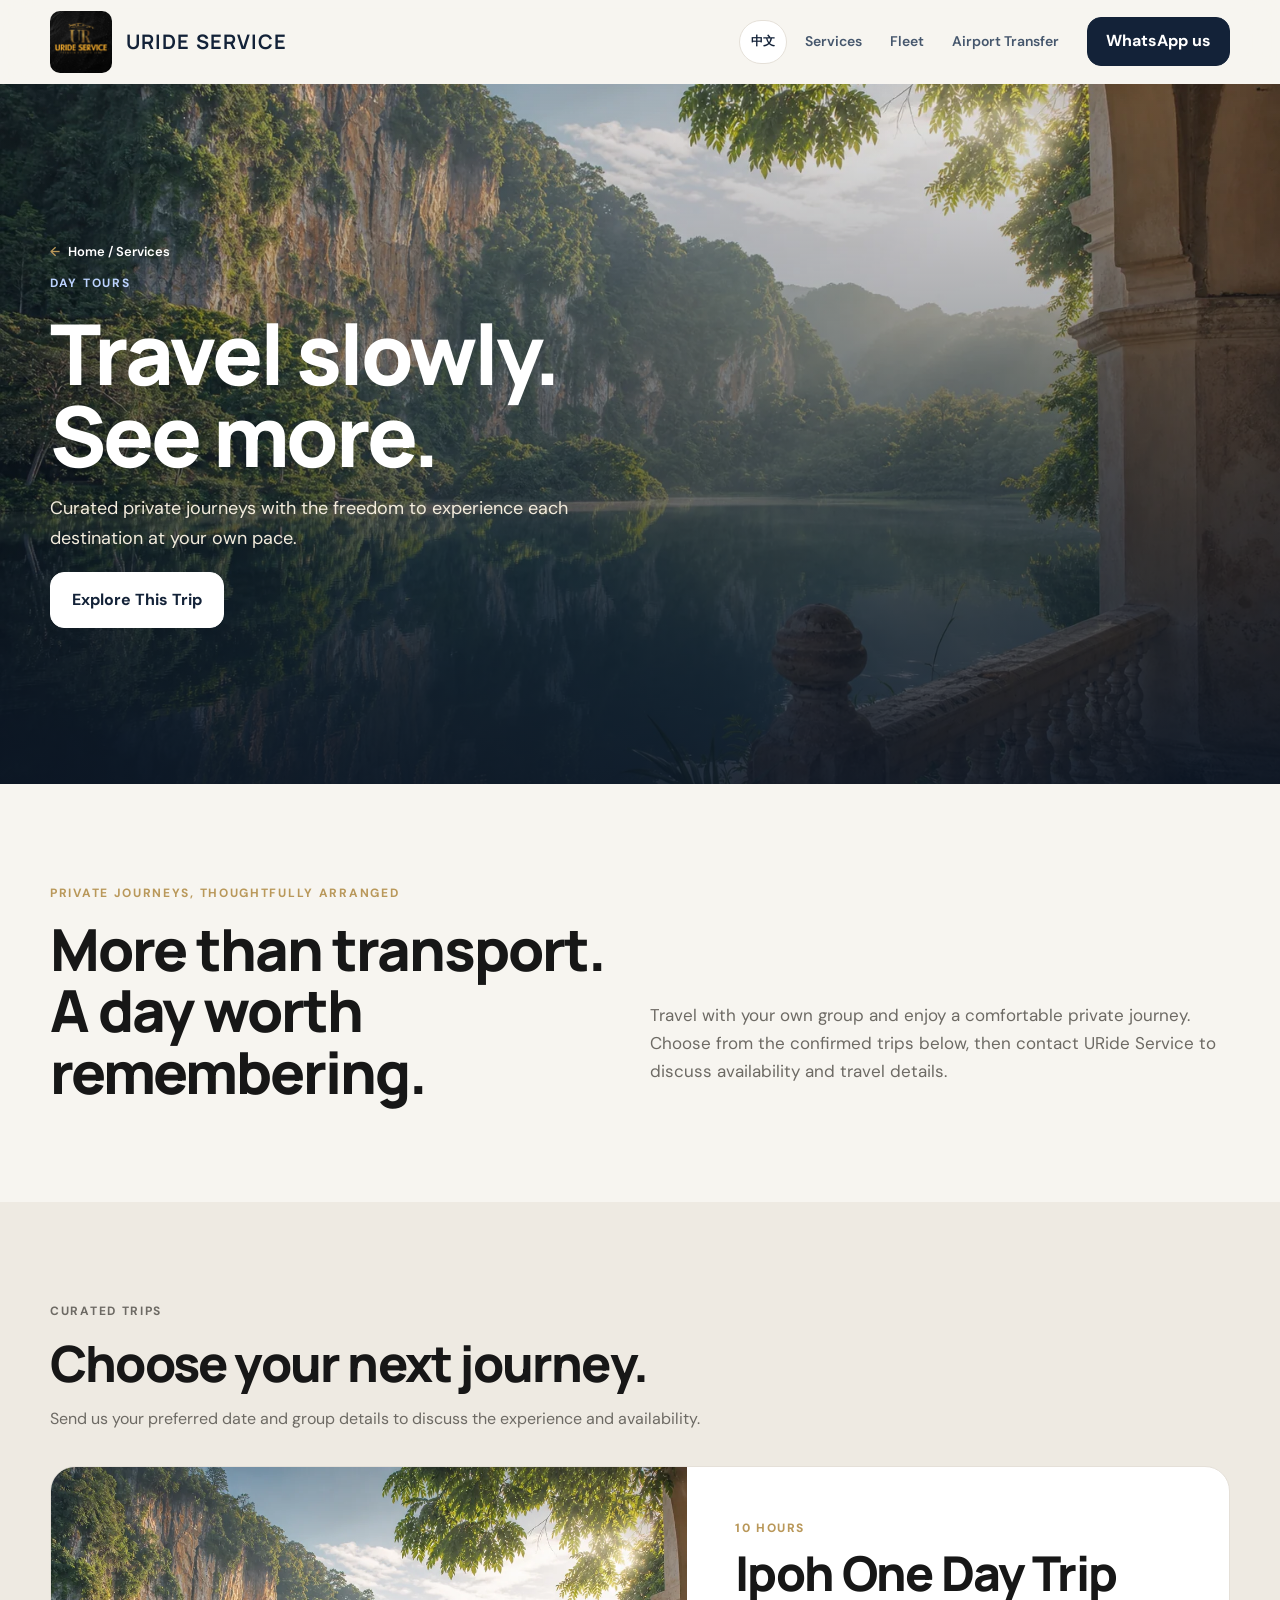
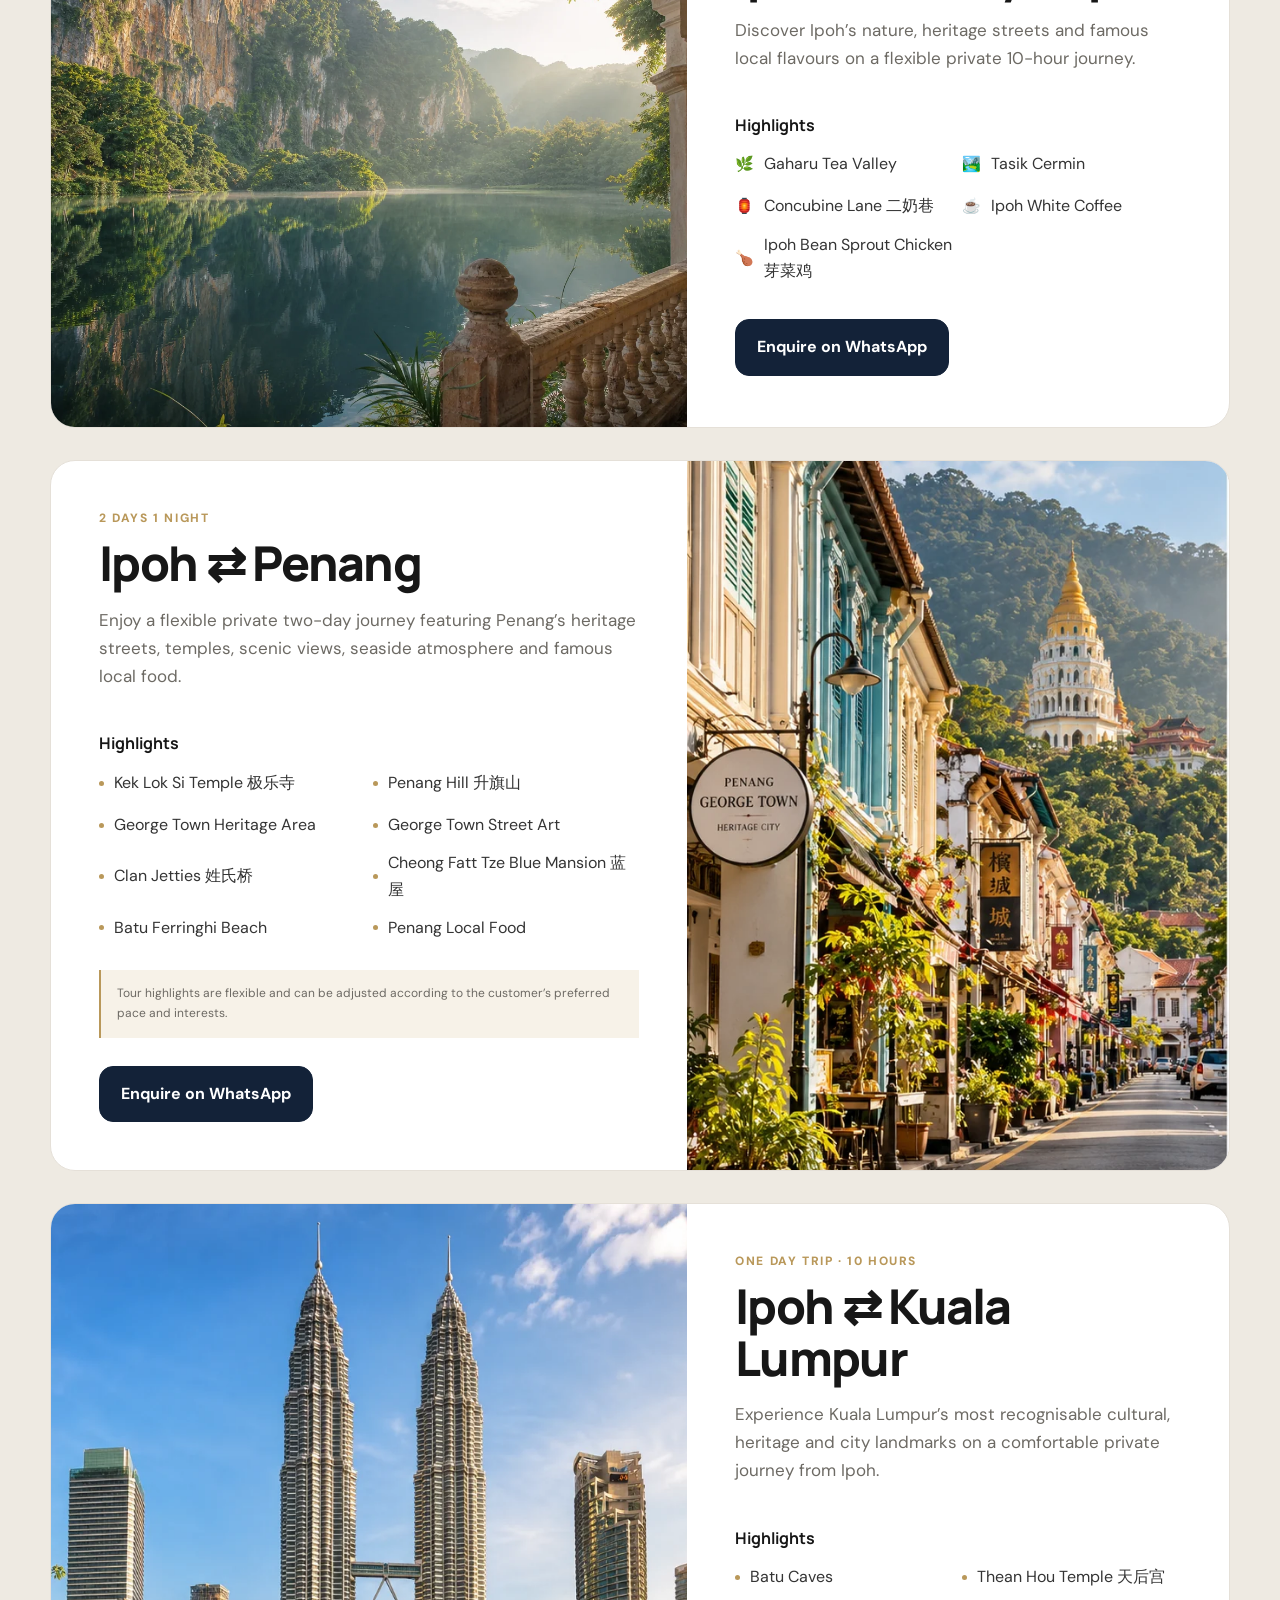
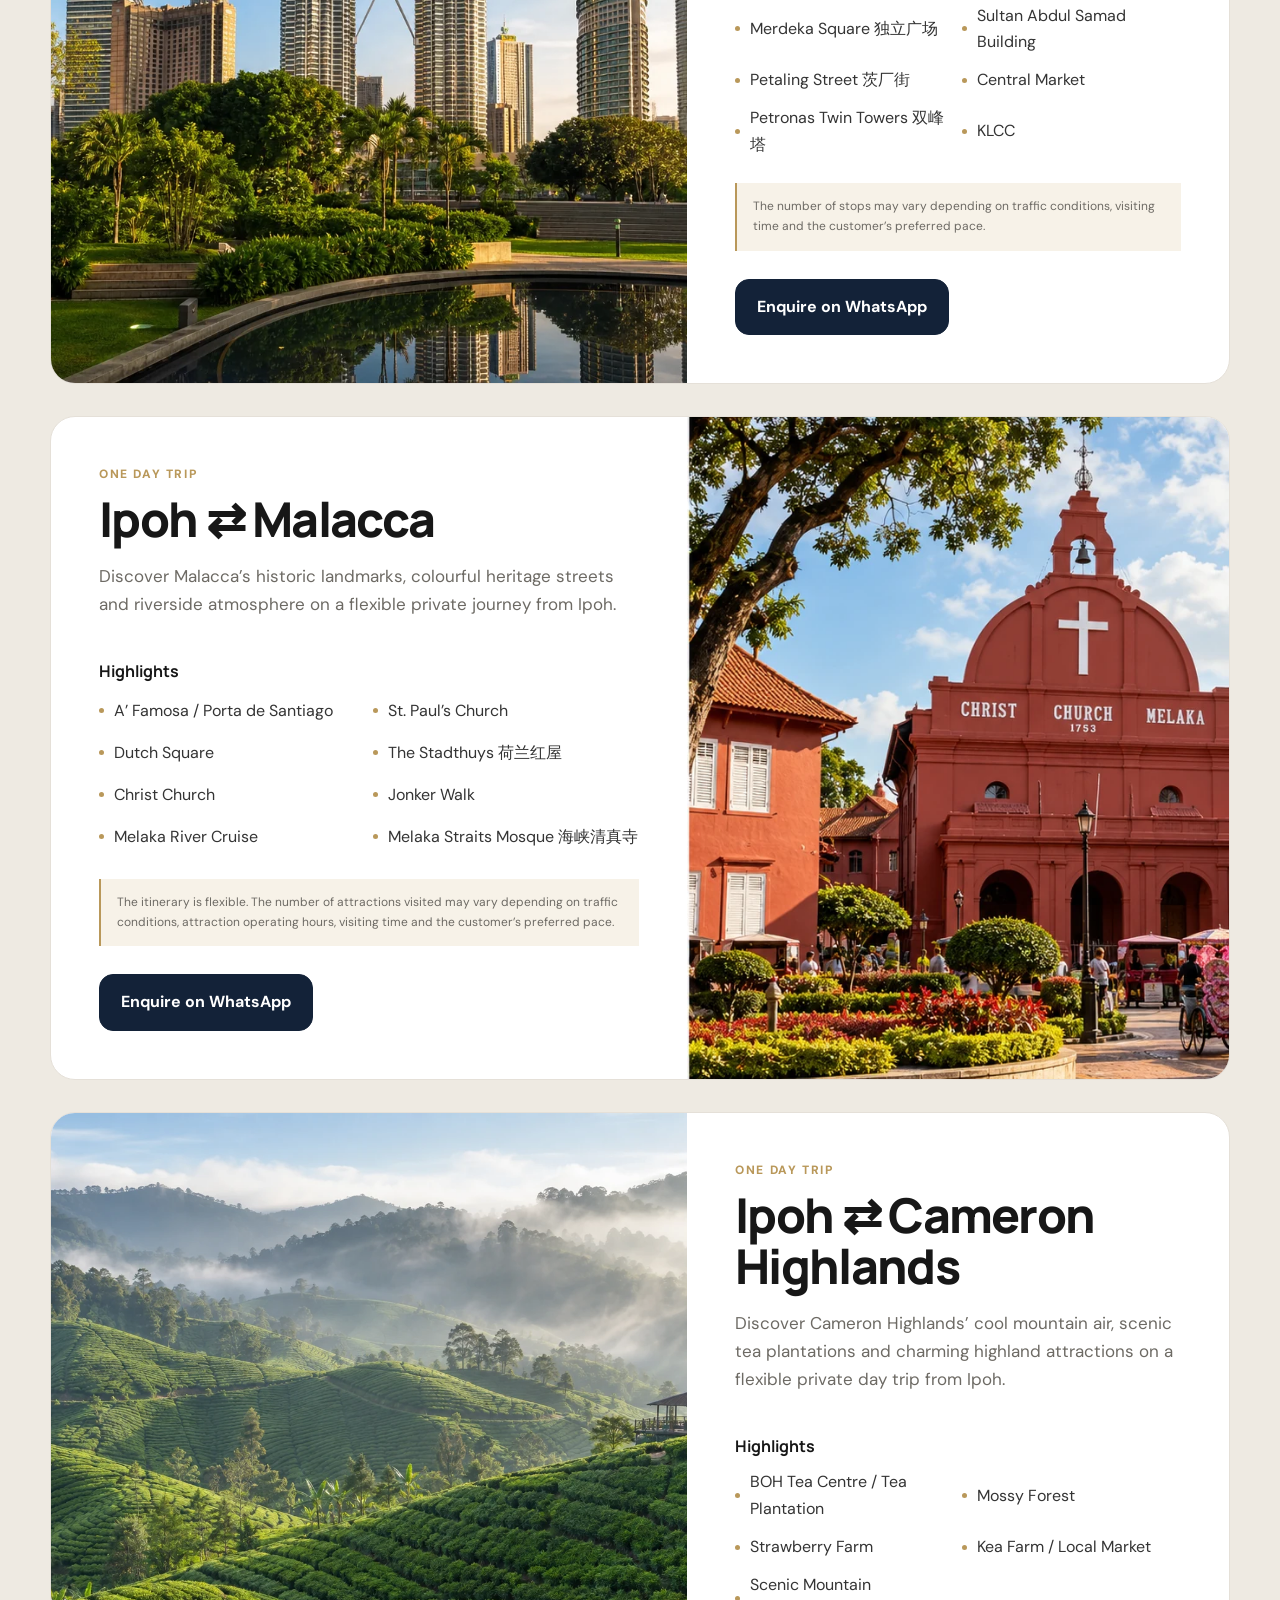
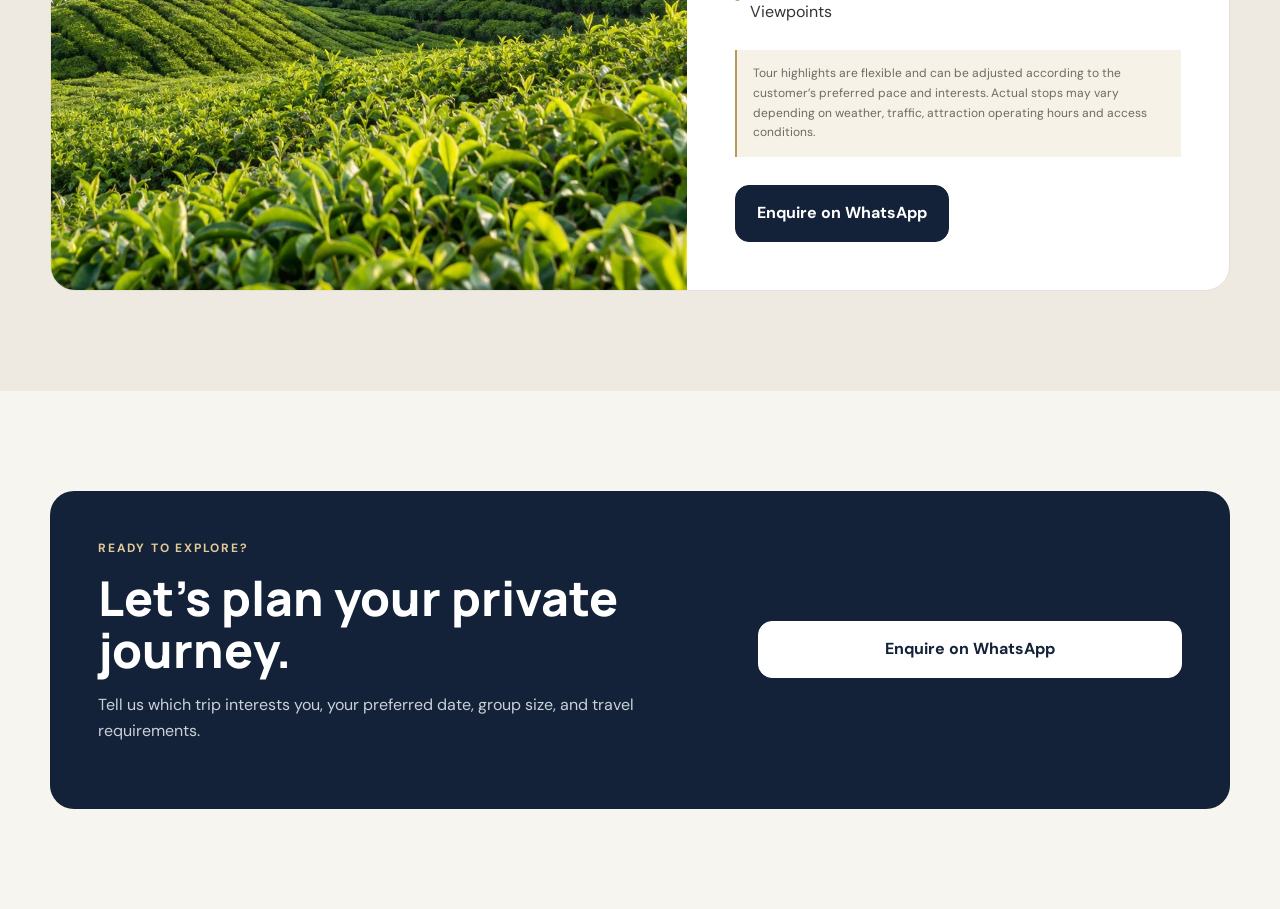
==== commit 28f274be: "Ensure Cameron Highlands tour is visible on homepage" ====
--- a/services/day-tours/index.html
+++ b/services/day-tours/index.html
@@ -10,7 +10,7 @@
   <link rel="preconnect" href="https://fonts.gstatic.com" crossorigin>
   <link href="https://fonts.googleapis.com/css2?family=DM+Sans:wght@400;500;600;700&family=Manrope:wght@600;700;800&display=swap" rel="stylesheet">
   <link rel="stylesheet" href="../../styles.css">
-  <script defer src="../../data.js"></script><script defer src="../../i18n.js"></script><script defer src="../../script.js"></script>
+  <script defer src="../../data.js?v=20261002-cameron"></script><script defer src="../../i18n.js?v=20261002-cameron"></script><script defer src="../../script.js?v=20261002-cameron"></script>
 </head>
 <body class="service-page day-tours-page">
   <a class="skip-link" href="#main">Skip to content</a>
--- a/styles.css
+++ b/styles.css
@@ -35,19 +35,17 @@
 .hero-photo>.route-card,.hero-photo>.hero-car,.hero-photo>.floating-chip{display:none}
 .review-image-label{position:absolute;left:14px;bottom:14px;z-index:4;padding:6px 9px;border-radius:999px;background:rgba(19,34,56,.82);color:#fff;font-size:9px;line-height:1.2;letter-spacing:.3px;backdrop-filter:blur(8px)}
 .travel-strip .trust-grid{display:flex;gap:8px;overflow-x:auto;scrollbar-width:none;padding:14px 0}.travel-strip .trust-grid::-webkit-scrollbar{display:none}.travel-strip .trust-grid span{flex:0 0 auto;min-height:40px;display:flex;align-items:center;padding:0 13px;border:1px solid var(--line);border-radius:999px;background:#fff;font-size:11px}.travel-strip .trust-grid span:before{display:none}
-.service-featured-photo{padding:0;min-height:390px;isolation:isolate;overflow:hidden}.service-featured-image,.service-featured-shade{position:absolute;inset:0;width:100%;height:100%}.service-featured-image{object-fit:cover;z-index:-2}.service-featured-shade{z-index:-1;background:linear-gradient(180deg,rgba(19,34,56,.08),rgba(19,34,56,.9) 76%)}.service-featured-content{display:flex;flex-direction:column;justify-content:flex-end;min-height:390px;padding:26px}.service-featured-content strong{font:700 25px Manrope,sans-serif}.service-featured-content .service-description{color:#e5e0d8;margin-top:8px}.service-featured-content .card-tag{display:block}.service-featured-content .service-cta{margin-top:18px}
 .journey-banner{position:relative;min-height:560px;display:flex;align-items:flex-end;overflow:hidden}.journey-banner>img,.journey-banner-shade{position:absolute;inset:0;width:100%;height:100%}.journey-banner>img{object-fit:cover}.journey-banner-shade{background:linear-gradient(180deg,rgba(19,34,56,.06),rgba(19,34,56,.82))}.journey-banner-copy{position:relative;z-index:2;color:#fff;padding-top:80px;padding-bottom:64px}.journey-banner-copy h2{max-width:650px;margin:0;font:800 clamp(38px,10vw,62px)/1.05 Manrope,sans-serif;letter-spacing:-2px}.journey-banner-copy p:not(.eyebrow){font-size:18px;margin:14px 0 26px;color:#f3ecdd}
 .tour-preview-grid{display:grid;gap:18px}.tour-preview-card{position:relative;min-height:440px;overflow:hidden;border-radius:24px;background:var(--navy);color:#fff}.tour-preview-card img,.tour-preview-shade{position:absolute;inset:0;width:100%;height:100%}.tour-preview-card img{object-fit:cover;transition:transform .35s ease}.tour-preview-shade{background:linear-gradient(180deg,transparent 24%,rgba(13,24,40,.93))}.tour-preview-copy{position:absolute;inset:auto 24px 24px;display:flex;flex-direction:column;align-items:flex-start}.tour-preview-copy small{color:#ead4a8;font-weight:700;letter-spacing:1.5px;text-transform:uppercase}.tour-preview-copy strong{font:800 27px/1.15 Manrope;margin:7px 0 10px}.tour-preview-copy ul{list-style:none;padding:0;margin:0 0 12px;display:grid;gap:3px;color:#f3ecdd;font-size:12px}.tour-preview-copy li:before{content:"·";margin-right:7px;color:#d8bd88}.tour-preview-copy>span{min-height:44px;display:flex;align-items:center;font-weight:700;border-bottom:1px solid #d8bd88}.tour-preview-card:hover img{transform:scale(1.035)}
 .tour-page-hero{position:relative;min-height:calc(100dvh - 76px);display:flex;align-items:flex-end;overflow:hidden;color:#fff}.tour-page-hero>img,.tour-page-hero-shade{position:absolute;inset:0;width:100%;height:100%}.tour-page-hero>img{object-fit:cover}.tour-page-hero-shade{background:linear-gradient(180deg,rgba(13,24,40,.08),rgba(13,24,40,.86))}.tour-page-hero-copy{position:relative;z-index:2;padding-top:100px;padding-bottom:80px}.tour-page-hero-copy h1{font:800 clamp(46px,13vw,84px)/.98 Manrope,sans-serif;letter-spacing:-3px;margin:18px 0}.tour-page-hero-copy>p:not(.eyebrow){max-width:580px;font-size:18px;color:#f3ecdd}.breadcrumb-light{color:#fff}.hero-review-label{right:14px;left:auto}.tour-intro-grid{display:grid;gap:20px}.tour-intro-grid h2{font:800 clamp(34px,9vw,58px)/1.06 Manrope;margin:0;letter-spacing:-2px}.tour-intro-grid p{max-width:600px;color:var(--muted);font-size:17px}.tour-stories{display:grid;gap:32px}.tour-story{scroll-margin-top:100px;overflow:hidden;border:1px solid var(--line);border-radius:25px;background:#fff}.tour-story-image{position:relative;min-height:300px}.tour-story-image img{position:absolute;inset:0;width:100%;height:100%;object-fit:cover}.tour-story-copy{padding:28px}.tour-duration{margin:0 0 8px;color:var(--amber);font-size:12px;font-weight:800;letter-spacing:1.6px;text-transform:uppercase}.tour-story-copy h2{font:800 clamp(30px,8vw,48px)/1.08 Manrope;margin:0;letter-spacing:-1.7px}.tour-description{color:var(--muted);font-size:17px}.tour-highlights{margin:25px 0}.tour-highlights h3{font:700 16px Manrope;margin:0 0 12px}.tour-highlights ul{list-style:none;padding:0;margin:0;display:grid;grid-template-columns:1fr;gap:8px}.tour-highlights li{display:flex;align-items:center;gap:10px;min-height:34px;color:#343434}.tour-highlights li:before{content:"";width:5px;height:5px;flex:0 0 5px;border-radius:50%;background:var(--amber)}.tour-highlights li>span{font-size:15px;line-height:1}.tour-highlights li:has(>span):before{display:none}.tour-note{margin:0 0 18px;padding:14px 16px;border-left:2px solid var(--amber);background:#f7f2e8;color:var(--muted);font-size:12px}.tour-story-copy .button{width:100%;margin-top:10px}
 @media(min-width:700px){.travel-strip .trust-grid{display:grid;overflow:visible}.tour-preview-grid{grid-template-columns:repeat(3,1fr)}.tour-intro-grid{grid-template-columns:1fr 1fr;align-items:end}.tour-story{display:grid;grid-template-columns:1.08fr .92fr;align-items:stretch}.tour-story-reverse .tour-story-image{order:2}.tour-story-image{min-height:560px}.tour-story-copy{padding:48px;display:flex;flex-direction:column;justify-content:center}.tour-highlights ul{grid-template-columns:1fr 1fr}.tour-story-copy .button{width:max-content}.journey-banner{min-height:620px}}
-@media(min-width:980px){.hero-photo{min-height:500px}.travel-strip .trust-grid{grid-template-columns:repeat(4,1fr)}.service-featured-photo,.service-featured-content{min-height:495px}.tour-preview-card{min-height:520px}.tour-page-hero{min-height:700px}.tour-page-hero-copy{padding-bottom:110px}}
+@media(min-width:980px){.hero-photo{min-height:500px}.travel-strip .trust-grid{grid-template-columns:repeat(4,1fr)}.tour-preview-card{min-height:520px}.tour-page-hero{min-height:700px}.tour-page-hero-copy{padding-bottom:110px}}
 @media(max-width:699px){.hero{padding-top:28px}.hero-grid{gap:32px}.hero-photo{min-height:420px;border-radius:20px}.hero-photo-image{object-position:30% center}.journey-banner>img{object-position:35% center}.fleet-section .vehicle-art{height:230px}.fleet-section .vehicle-art img{object-fit:contain;padding:4px}.tour-preview-card{min-height:440px}.tour-page-hero>img{object-position:43% center}}
 
-/* Complete photographic service collection and featured route poster */
-.services-grid-photographic{grid-auto-flow:row}.service-card-photo{padding:0;overflow:hidden;display:flex;flex-direction:column}.service-card-image{display:block;height:190px;overflow:hidden;background:#eeeae2}.service-card-image img{display:block;width:100%;height:100%;object-fit:cover}.service-card-image.service-image-contain img{object-fit:contain;padding:8px;background:#f8f6f2}.service-card-body{display:flex;flex:1;flex-direction:column;padding:22px}.service-card-body .icon{margin-bottom:16px}.service-card-body>strong{font:700 21px Manrope,sans-serif;margin-bottom:8px}.service-card-body .service-description{color:var(--muted)}.service-card-body .service-cta{margin-top:auto;padding-top:16px}.service-interstate{border-color:#d4c5a8}.service-card:active{transform:scale(.99)}
-.featured-route-preview{background:#fff}.featured-route-card{display:grid;gap:26px;align-items:center;padding:22px;border:1px solid var(--line);border-radius:26px;background:var(--surface)}.featured-route-poster{display:block;width:100%;max-width:310px;margin:auto}.route-poster-media{position:relative;display:block;overflow:hidden;border-radius:18px;background:#111;box-shadow:0 18px 40px rgba(42,35,25,.12)}.route-poster-media img{display:block;width:100%;height:auto;object-fit:contain}.poster-full-link{display:block;width:100%;cursor:zoom-in}.featured-route-copy h2{font:800 clamp(32px,8vw,50px)/1.06 Manrope,sans-serif;letter-spacing:-1.8px;margin:0}.featured-route-copy>p:not(.eyebrow){color:var(--muted);font-size:17px}.featured-route-section{background:#fff}.featured-route-detail{display:grid;gap:28px;align-items:center}.featured-route-detail>.route-poster-media{width:min(100%,440px);margin:auto}.featured-route-panel{padding:26px;border:1px solid var(--line);border-radius:22px;background:var(--surface)}.featured-route-panel h3{font:800 clamp(28px,7vw,42px)/1.08 Manrope,sans-serif;margin:0 0 14px;letter-spacing:-1.4px}.featured-route-panel>p:not(.card-tag){color:var(--muted)}.featured-route-actions{display:grid;gap:10px;margin-top:22px}.button-outline{background:transparent;color:var(--navy);border-color:var(--navy)}.button-outline:hover{background:#fff;color:var(--navy);border-color:var(--amber)}
-@media(max-width:699px){.services-grid-photographic{grid-template-columns:1fr}.service-card-image{height:200px}.service-featured-photo,.service-featured-content{min-height:420px}.featured-route-preview{padding-top:72px;padding-bottom:72px}.featured-route-card{padding:18px}.featured-route-poster{max-width:250px}.featured-route-actions .button{width:100%}}
-@media(min-width:700px){.service-card-photo{min-height:420px}.service-card-image{height:210px}.featured-route-card{grid-template-columns:minmax(240px,.65fr) 1.35fr;padding:34px}.featured-route-detail{grid-template-columns:minmax(280px,.8fr) 1.2fr;gap:50px}.featured-route-actions{grid-template-columns:max-content max-content}}
+/* Unified photographic service collection and featured route detail poster */
+.services-grid-photographic{grid-template-columns:1fr;grid-auto-flow:row;align-items:stretch}.service-card-photo{min-height:0;padding:0;overflow:hidden;display:flex;flex-direction:column}.service-card-image{position:relative;display:block;width:100%;aspect-ratio:1/1;flex:0 0 auto;overflow:hidden;background:#eeeae2}.service-card-image img{display:block;width:100%;height:100%;object-fit:cover;object-position:center}.service-card-image-kl img{object-position:center top}.service-card-body{display:flex;flex:1;flex-direction:column;min-height:220px;padding:22px}.service-card-body>strong{font:700 21px Manrope,sans-serif;margin-bottom:8px}.service-card-body .service-description{color:var(--muted)}.service-card-body .service-cta{margin-top:auto;padding-top:16px}.service-card:active{transform:scale(.99)}
+.featured-route-poster{display:block;width:100%;max-width:310px;margin:auto}.route-poster-media{position:relative;display:block;overflow:hidden;border-radius:18px;background:#111;box-shadow:0 18px 40px rgba(42,35,25,.12)}.route-poster-media img{display:block;width:100%;height:auto;object-fit:contain}.poster-full-link{display:block;width:100%;cursor:zoom-in}.featured-route-section{background:#fff}.featured-route-detail{display:grid;gap:28px;align-items:center}.featured-route-detail>.route-poster-media{width:min(100%,440px);margin:auto}.featured-route-panel{padding:26px;border:1px solid var(--line);border-radius:22px;background:var(--surface)}.featured-route-panel h3{font:800 clamp(28px,7vw,42px)/1.08 Manrope,sans-serif;margin:0 0 14px;letter-spacing:-1.4px}.featured-route-panel>p:not(.card-tag){color:var(--muted)}.featured-route-actions{display:grid;gap:10px;margin-top:22px}.button-outline{background:transparent;color:var(--navy);border-color:var(--navy)}.button-outline:hover{background:#fff;color:var(--navy);border-color:var(--amber)}
+@media(min-width:700px){.services-grid-photographic{grid-template-columns:repeat(2,minmax(0,1fr))}.featured-route-detail{grid-template-columns:minmax(280px,.8fr) 1.2fr;gap:50px}.featured-route-actions{grid-template-columns:max-content max-content}}
 
 /* Airport journey storytelling */
 .hero-departure-board{position:absolute;z-index:4;top:18px;left:18px;right:18px;display:flex;align-items:center;gap:11px;max-width:310px;padding:11px 13px;border:1px solid rgba(255,255,255,.28);border-radius:14px;background:rgba(13,24,40,.82);color:#fff;box-shadow:0 12px 30px rgba(13,24,40,.18);backdrop-filter:blur(10px)}
@@ -55,7 +53,7 @@
 .travel-strip .trust-grid span{gap:8px}.travel-strip .trust-grid svg{width:17px;height:17px;flex:0 0 17px;color:var(--amber);stroke-width:1.8}
 .service-card-image{position:relative}.service-card-image:after{content:"";position:absolute;left:18px;right:18px;bottom:14px;height:1px;background:linear-gradient(90deg,#d8bd88 0 44%,transparent 44% 50%,#d8bd88 50% 94%,transparent 94%);opacity:.9}.service-card-image:before{content:"";position:absolute;z-index:2;right:17px;bottom:10px;width:8px;height:8px;border:2px solid #fff;border-radius:50%;background:var(--amber);box-shadow:0 0 0 4px rgba(19,34,56,.28)}
 .fleet-section{position:relative;overflow:hidden;background:linear-gradient(180deg,#efe8db 0,#f7f5f0 100%)}.fleet-section:before{content:"";position:absolute;width:520px;height:220px;right:-150px;top:40px;border:1px dashed rgba(185,152,90,.35);border-left:0;border-radius:0 0 180px 0;transform:rotate(-8deg);pointer-events:none}.fleet-section .container{position:relative}.vehicle-card{border-color:#d8cfbf;box-shadow:0 16px 38px rgba(42,35,25,.07)}.vehicle-art{isolation:isolate}.vehicle-art:after{display:block;content:"";position:absolute;inset:auto 0 0;height:42%;background:linear-gradient(transparent,rgba(13,24,40,.22));pointer-events:none}.vehicle-journey-badge{position:absolute!important;z-index:4!important;left:14px!important;bottom:14px!important;display:flex!important;align-items:center;gap:7px;padding:7px 10px;border:1px solid rgba(255,255,255,.35);border-radius:999px;background:rgba(19,34,56,.84);color:#fff!important;font-size:9px!important;font-weight:700;letter-spacing:.5px;text-transform:uppercase;backdrop-filter:blur(7px)}.vehicle-journey-badge svg{width:14px;height:14px;color:#d8bd88}.vehicle-body{border-top:2px solid #d8bd88}.capacity-list{background:#f7f2e8;border:1px solid #e6dac4;border-radius:13px;padding:12px!important}.vehicle-link{border-bottom:1px solid #cdbb98}
-@media(max-width:699px){.hero{padding:0;background:var(--navy)}.hero:before{display:none}.hero .container{width:100%}.hero-grid{position:relative;min-height:760px;display:flex;align-items:flex-end;padding:0 20px 44px}.hero-photo{position:absolute;inset:0;min-height:0!important;border-radius:0;box-shadow:none}.hero-photo:after{content:"";position:absolute;inset:0;background:linear-gradient(180deg,rgba(13,24,40,.02) 15%,rgba(13,24,40,.18) 43%,rgba(13,24,40,.92) 76%,#0d1828 100%)}.hero-photo-image{object-position:48% center}.hero-departure-board{top:22px;left:20px;right:20px}.hero-copy{position:relative;z-index:6;color:#fff}.hero .eyebrow{color:#ead4a8}.hero h1{font-size:46px;max-width:340px}.hero h1 em{color:#d8bd88}.hero-lead{margin:15px 0 20px;color:#f3ecdd;font-size:17px}.hero-actions{gap:8px}.hero-actions .button{background:#fff;color:var(--navy);border-color:#fff}.hero-actions .text-link{color:#fff}.hero-notes{margin-top:17px;color:#f3ecdd;gap:7px}.hero-notes svg{color:#d8bd88}.travel-strip{background:#f7f5f0}.service-card-image{height:220px}.fleet-section .section-heading{padding-right:20px}.vehicle-art{height:250px!important}.vehicle-art img{padding:0!important;object-fit:cover!important}}
+@media(max-width:699px){.hero{padding:0;background:var(--navy)}.hero:before{display:none}.hero .container{width:100%}.hero-grid{position:relative;min-height:760px;display:flex;align-items:flex-end;padding:0 20px 44px}.hero-photo{position:absolute;inset:0;min-height:0!important;border-radius:0;box-shadow:none}.hero-photo:after{content:"";position:absolute;inset:0;background:linear-gradient(180deg,rgba(13,24,40,.02) 15%,rgba(13,24,40,.18) 43%,rgba(13,24,40,.92) 76%,#0d1828 100%)}.hero-photo-image{object-position:48% center}.hero-departure-board{top:22px;left:20px;right:20px}.hero-copy{position:relative;z-index:6;color:#fff}.hero .eyebrow{color:#ead4a8}.hero h1{font-size:46px;max-width:340px}.hero h1 em{color:#d8bd88}.hero-lead{margin:15px 0 20px;color:#f3ecdd;font-size:17px}.hero-actions{gap:8px}.hero-actions .button{background:#fff;color:var(--navy);border-color:#fff}.hero-actions .text-link{color:#fff}.hero-notes{margin-top:17px;color:#f3ecdd;gap:7px}.hero-notes svg{color:#d8bd88}.travel-strip{background:#f7f5f0}.fleet-section .section-heading{padding-right:20px}.vehicle-art{height:250px!important}.vehicle-art img{padding:0!important;object-fit:cover!important}}
 @media(min-width:700px){.hero-departure-board{top:22px;left:22px}.fleet-section .section-heading:after{content:"IPOH  · · ·  KLIA";align-self:end;color:var(--amber);font-size:10px;font-weight:800;letter-spacing:2px;text-align:right}}
 
 /* Premium airport visual language */
@@ -66,8 +64,8 @@
 .premium-flight-track{display:grid;grid-template-columns:auto minmax(12px,1fr) 20px minmax(12px,1fr) auto;align-items:center;gap:7px;margin:22px 0;padding:14px 15px;border:1px solid #ded3c0;border-radius:12px;background:#f7f2e8}.premium-flight-track span b,.premium-flight-track span small{display:block}.premium-flight-track span b{font:800 12px Manrope,sans-serif}.premium-flight-track span small{color:var(--muted);font-size:7px;letter-spacing:1px}.premium-flight-track i{height:1px;background-image:linear-gradient(90deg,var(--amber) 45%,transparent 45%);background-size:7px 1px}.premium-flight-track svg{width:20px;color:var(--amber)}
 .terminal-route-board{display:grid;grid-template-columns:auto minmax(72px,1fr) auto;align-items:center;gap:10px;width:min(100%,610px);margin:28px 0;padding:15px 16px;border:1px solid #d9cdb8;border-radius:13px;background:#fff;box-shadow:0 12px 28px rgba(42,35,25,.05)}.terminal-code small,.terminal-code b{display:block}.terminal-code small{color:var(--amber);font-size:7px;font-weight:800;letter-spacing:1.2px}.terminal-code b{font:800 12px Manrope,sans-serif;margin-top:2px}.terminal-route-line{display:flex;align-items:center}.terminal-route-line i{height:1px;flex:1;background-image:linear-gradient(90deg,var(--amber) 45%,transparent 45%);background-size:7px 1px}.terminal-route-line svg{width:20px;margin:0 6px;color:var(--amber)}
 .service-hero .terminal-route-board{background:#faf8f4}.detail-heading .terminal-route-board{margin-top:22px;margin-bottom:20px}.contact-card .eyebrow.light,.page-cta .eyebrow.light{letter-spacing:1.8px;color:#e1c999}
-@media(max-width:699px){.section-flight-line{margin-top:-8px}.terminal-micro-label{font-size:7px}.terminal-sign-row{margin-bottom:14px}.premium-flight-track{margin:18px 0}.terminal-route-board{grid-template-columns:auto minmax(58px,1fr) auto;padding:13px 12px}.terminal-code b{font-size:10px}.terminal-route-line svg{width:17px;margin-inline:4px}.featured-route-copy .premium-flight-track{margin-bottom:18px}}
-@media(min-width:980px){.services-grid-photographic{grid-template-columns:1.2fr 1fr 1fr}.services-grid-photographic .service-featured{grid-column:auto;grid-row:span 2}.services-grid-photographic .service-interstate{grid-column:span 2}.service-interstate{display:grid;grid-template-columns:1.15fr .85fr}.service-interstate .service-card-image{height:100%;min-height:330px}.featured-route-card{grid-template-columns:360px 1fr;padding:44px}.featured-route-poster{max-width:300px}.featured-route-detail{grid-template-columns:440px 1fr;gap:72px}.featured-route-panel{padding:44px}}
+@media(max-width:699px){.section-flight-line{margin-top:-8px}.terminal-micro-label{font-size:7px}.terminal-sign-row{margin-bottom:14px}.premium-flight-track{margin:18px 0}.terminal-route-board{grid-template-columns:auto minmax(58px,1fr) auto;padding:13px 12px}.terminal-code b{font-size:10px}.terminal-route-line svg{width:17px;margin-inline:4px}}
+@media(min-width:980px){.services-grid-photographic{grid-template-columns:repeat(3,minmax(0,1fr))}.featured-route-poster{max-width:300px}.featured-route-detail{grid-template-columns:440px 1fr;gap:72px}.featured-route-panel{padding:44px}}
 
 /* Premium illustrated Ipoh-to-airport journey map */
 .route-illustration{position:relative;isolation:isolate;margin:0;overflow:hidden;border:1px solid rgba(216,189,136,.34);border-radius:28px;background:linear-gradient(145deg,#172a45 0%,#0d1828 78%);box-shadow:0 24px 54px rgba(19,34,56,.16);color:#fff}
@@ -95,4 +93,46 @@
 .build-marker{font-size:9px;font-weight:700;letter-spacing:1px;text-transform:uppercase;white-space:nowrap;opacity:.68}
 @media(max-width:699px){.footer-bottom{flex-wrap:wrap;gap:10px}.build-marker{order:3;flex-basis:100%;text-align:center}}
 .footer-social{margin-top:24px}.footer-social>b{display:block;margin-bottom:10px;color:#fff}.footer-social-links{display:flex;align-items:center;gap:10px}.footer-social-links a{width:44px;height:44px;display:grid;place-items:center;border:1px solid rgba(229,224,216,.24);border-radius:50%;color:#c2cede;transition:color .2s ease,border-color .2s ease,background-color .2s ease}.footer-social-links svg{width:20px;height:20px;stroke-width:1.7}.footer-social-links .social-icon-dot{fill:currentColor;stroke:none}.footer-social-links a:hover{color:#d8bd88;border-color:#b9985a;background:rgba(185,152,90,.08)}.footer-social-links a:active{background:rgba(185,152,90,.14)}
+.footer-brand{gap:16px;max-width:100%}.footer-brand-name{color:#f7f5f0;font:700 clamp(19px,2.2vw,24px)/1.2 Manrope,sans-serif;letter-spacing:-.45px;white-space:nowrap}.footer-registration{display:grid;gap:2px;margin-top:14px}.footer-registration b{margin:0;color:#f7f5f0;font-size:13px;font-weight:700}.footer-registration span{color:#91a2b9;font-size:13px;line-height:1.5;font-variant-numeric:tabular-nums}.footer-grid>div:first-child{min-width:0}@media(max-width:699px){.footer-brand{gap:14px}.footer-brand img{width:92px;height:92px}.footer-brand-name{font-size:20px}.footer-registration{margin-top:12px}.footer-social{margin-top:26px}}@media(min-width:700px) and (max-width:979px){.footer-grid{grid-template-columns:minmax(0,1.7fr) minmax(120px,.8fr) minmax(150px,1fr);gap:30px}.footer-brand img{width:96px;height:96px}.footer-brand-name{font-size:20px}}
 .featured-services-section{padding:58px 0 78px;background:#fff;border-bottom:1px solid var(--line)}.featured-services-heading{display:grid;gap:12px;margin-bottom:25px}.featured-services-heading .eyebrow{margin-bottom:8px}.featured-services-heading h2{margin:0;font:800 clamp(32px,8vw,50px)/1.08 Manrope,sans-serif;letter-spacing:-1.8px}.featured-services-heading>p{max-width:560px;margin:0;color:var(--muted)}.featured-services-poster{width:100%;overflow:hidden;border:1px solid #d9c9aa;border-radius:18px;background:#0d1828;box-shadow:0 18px 42px rgba(42,35,25,.1)}.featured-services-poster img{display:block;width:100%;height:auto;object-fit:contain;aspect-ratio:1672/941}@media(min-width:700px){.featured-services-section{padding:72px 0 92px}.featured-services-heading{grid-template-columns:1fr 1fr;align-items:end;margin-bottom:32px}.featured-services-heading>p{justify-self:end}}
+
+/* Keep every photographic service card in an explicit square media frame. */
+#services .service-card-photo>.service-card-image{position:relative;display:block;width:100%;height:auto;aspect-ratio:1/1;flex:0 0 auto;overflow:hidden;background:#eeeae2}
+#services .service-card-photo>.service-card-image>img{position:absolute!important;inset:0!important;display:block!important;width:100%!important;height:100%!important;min-height:0!important;max-width:none!important;object-fit:cover!important;object-position:center!important}
+#services .service-card-photo>.service-card-image-kl>img{object-position:center top!important}
+
+/* Customer reviews */
+.customer-reviews-section{background:#fff;border-top:1px solid var(--line)}
+.customer-reviews-heading{display:grid;gap:22px;margin-bottom:34px}
+.customer-reviews-heading h2{margin:0;font:800 clamp(34px,8vw,50px)/1.08 Manrope,sans-serif;letter-spacing:-1.9px}
+.reviews-trust-summary{display:flex;align-items:center;justify-content:space-between;gap:18px;padding:16px 18px;border:1px solid var(--line);border-radius:14px;background:#faf8f4}
+.reviews-trust-summary>div{display:flex;align-items:baseline;flex-wrap:wrap;gap:8px}
+.reviews-trust-summary strong{font:800 22px/1 Manrope,sans-serif;color:var(--navy)}
+.reviews-trust-summary span:not(.review-stars),.reviews-trust-summary small{color:var(--muted);font-size:12px;font-weight:600}
+.reviews-trust-summary small{white-space:nowrap}
+.review-stars{display:inline-block;color:#b07e26;font-size:14px;line-height:1;letter-spacing:2px}
+.customer-reviews-grid{display:grid;gap:16px}
+.customer-review-card{display:flex;flex-direction:column;min-height:100%;padding:24px;border:1px solid var(--line);border-radius:16px;background:#fff}
+.customer-review-card blockquote{margin:20px 0 0;color:var(--ink);font-size:15px;line-height:1.72}
+.customer-review-source{margin-top:auto;padding:22px 0 0;background:transparent;color:inherit}
+.customer-review-source>div{padding-top:17px;border-top:1px solid var(--line)}
+.customer-review-source strong,.customer-review-source span{display:block}
+.customer-review-source strong{font:700 14px/1.35 Manrope,sans-serif;color:var(--navy)}
+.customer-review-source span{display:flex;align-items:center;gap:7px;margin-top:5px;color:var(--muted);font-size:11px}
+.google-mark{display:grid;place-items:center;width:20px;height:20px;border:1px solid var(--line);border-radius:50%;background:#fff;color:#3367d6;font:800 11px/1 Arial,sans-serif;font-style:normal}
+.view-google-reviews{width:max-content;max-width:100%;min-height:48px;display:inline-flex;align-items:center;margin-top:25px;border-bottom:1px solid #cdbb98;color:var(--navy);font-weight:700;transition:color .2s,border-color .2s}
+.view-google-reviews:hover{color:#7f6231;border-color:var(--amber)}
+@media(min-width:700px){.customer-reviews-heading{grid-template-columns:1.25fr .75fr;align-items:end;margin-bottom:42px}.reviews-trust-summary{justify-self:end;min-width:320px}.customer-reviews-grid{grid-template-columns:repeat(3,minmax(0,1fr));gap:18px}.customer-review-card{padding:27px}}
+
+/* Recent transfer records */
+.recent-transfers-section{background:var(--surface);border-top:1px solid var(--line)}
+.recent-transfers-heading{align-items:end}
+.recent-transfers-heading h2{margin:0;font:800 clamp(34px,8vw,50px)/1.08 Manrope,sans-serif;letter-spacing:-1.9px}
+.recent-transfers-heading>p{max-width:470px}
+.recent-transfers-grid{display:grid;gap:18px;max-width:920px;margin-inline:auto}
+.recent-transfer-media{margin:0;overflow:hidden;aspect-ratio:3/4;border:1px solid var(--line);border-radius:18px;background:#fff;box-shadow:0 14px 34px rgba(42,35,25,.06)}
+.recent-transfer-media img{display:block;width:100%;height:auto;aspect-ratio:3/4;object-fit:contain;background:#fff}
+.recent-transfers-trust{max-width:920px;margin:20px auto 0;color:var(--muted);font-size:13px;line-height:1.6;text-align:center}
+@media(min-width:700px){.recent-transfers-grid{grid-template-columns:repeat(2,minmax(0,1fr));gap:24px}.recent-transfers-trust{margin-top:24px}}
+.site-header .brand{gap:14px;min-width:0}.site-header .brand::after{content:"URIDE SERVICE";color:var(--navy);font:700 19px/1 Manrope,sans-serif;letter-spacing:.055em;white-space:nowrap}@media(max-width:699px){.site-header .brand{gap:10px}.site-header .brand::after{font-size:15px;letter-spacing:.035em}}@media(min-width:980px){.site-header .brand::after{font-size:20px}}
+.kl-route-summary{display:flex;flex-wrap:wrap;gap:8px 18px;margin:24px 0 0;color:var(--navy);font:700 14px Manrope,sans-serif}.kl-route-summary span{color:var(--amber)}.kl-transfer-grid{grid-template-columns:1fr}.price-list dd small{color:var(--muted);font-size:10px;font-weight:600}.kl-transfer-note{max-width:760px;margin:22px 0 0;color:var(--muted);font-size:13px}@media(min-width:700px){.kl-transfer-grid{grid-template-columns:repeat(2,minmax(0,1fr))}}
